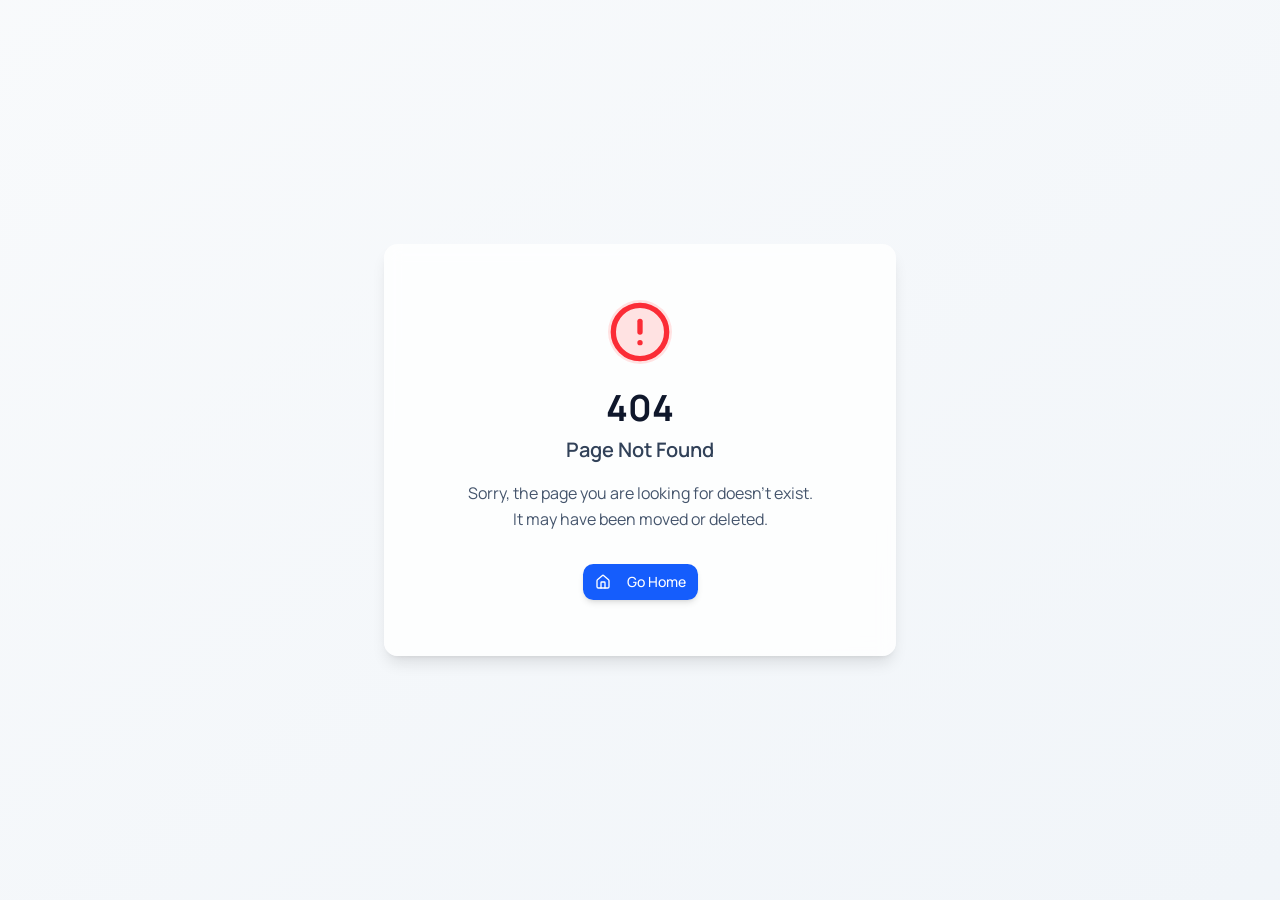
==== index.html @ 8cc16624 "Use clean GitHub Pages entry file Replace the generated root index with the self-contained public en" ====
<!doctype html>
<html lang="en">
  <head>
    <meta charset="UTF-8" />
    <meta name="viewport" content="width=device-width, initial-scale=1.0, maximum-scale=1" />
    <meta name="theme-color" content="#11100f" />
    <meta name="description" content="Northern Edge Robotics & Fabrication — independent engineering practice for performance-critical software, robotics, control systems, and prototype integration." />
    <link rel="icon" type="image/webp" href="assets/mark.webp" />
    <link rel="preconnect" href="https://fonts.googleapis.com" />
    <link rel="preconnect" href="https://fonts.gstatic.com" crossorigin />
    <link href="https://fonts.googleapis.com/css2?family=Cormorant+Garamond:ital,wght@0,400;0,500;0,600;1,400;1,500&family=DM+Mono:wght@400;500&family=Manrope:wght@400;500;600;700;800&display=swap" rel="stylesheet" />
    <title>Northern Edge Robotics & Fabrication</title>
    <script type="module" crossorigin src="assets/index-C5kl9hjh.js"></script>
    <link rel="stylesheet" crossorigin href="assets/index-BCK4ixK9.css" />
  </head>
  <body>
    <div id="root"></div>
  </body>
</html>
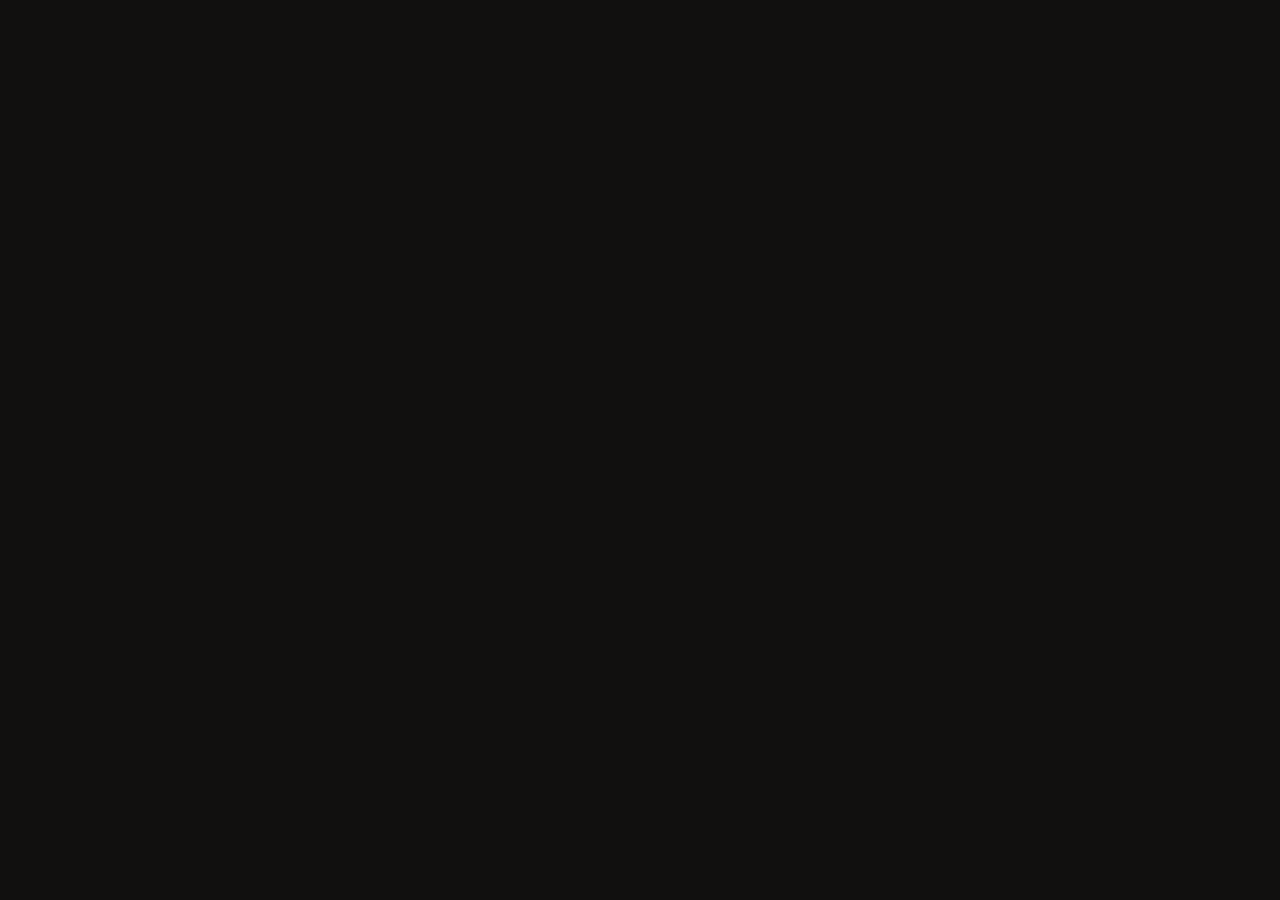
==== commit f2d60914: "Refresh Northern Edge copper logo Update the public entry file to the rebuilt local copper-and-brass" ====
--- a/index.html
+++ b/index.html
@@ -10,7 +10,7 @@
     <link rel="preconnect" href="https://fonts.gstatic.com" crossorigin />
     <link href="https://fonts.googleapis.com/css2?family=Cormorant+Garamond:ital,wght@0,400;0,500;0,600;1,400;1,500&family=DM+Mono:wght@400;500&family=Manrope:wght@400;500;600;700;800&display=swap" rel="stylesheet" />
     <title>Northern Edge Robotics & Fabrication</title>
-    <script type="module" crossorigin src="assets/index-C5kl9hjh.js"></script>
+    <script type="module" crossorigin src="assets/index-CPCc9QEK.js"></script>
     <link rel="stylesheet" crossorigin href="assets/index-BCK4ixK9.css" />
   </head>
   <body>
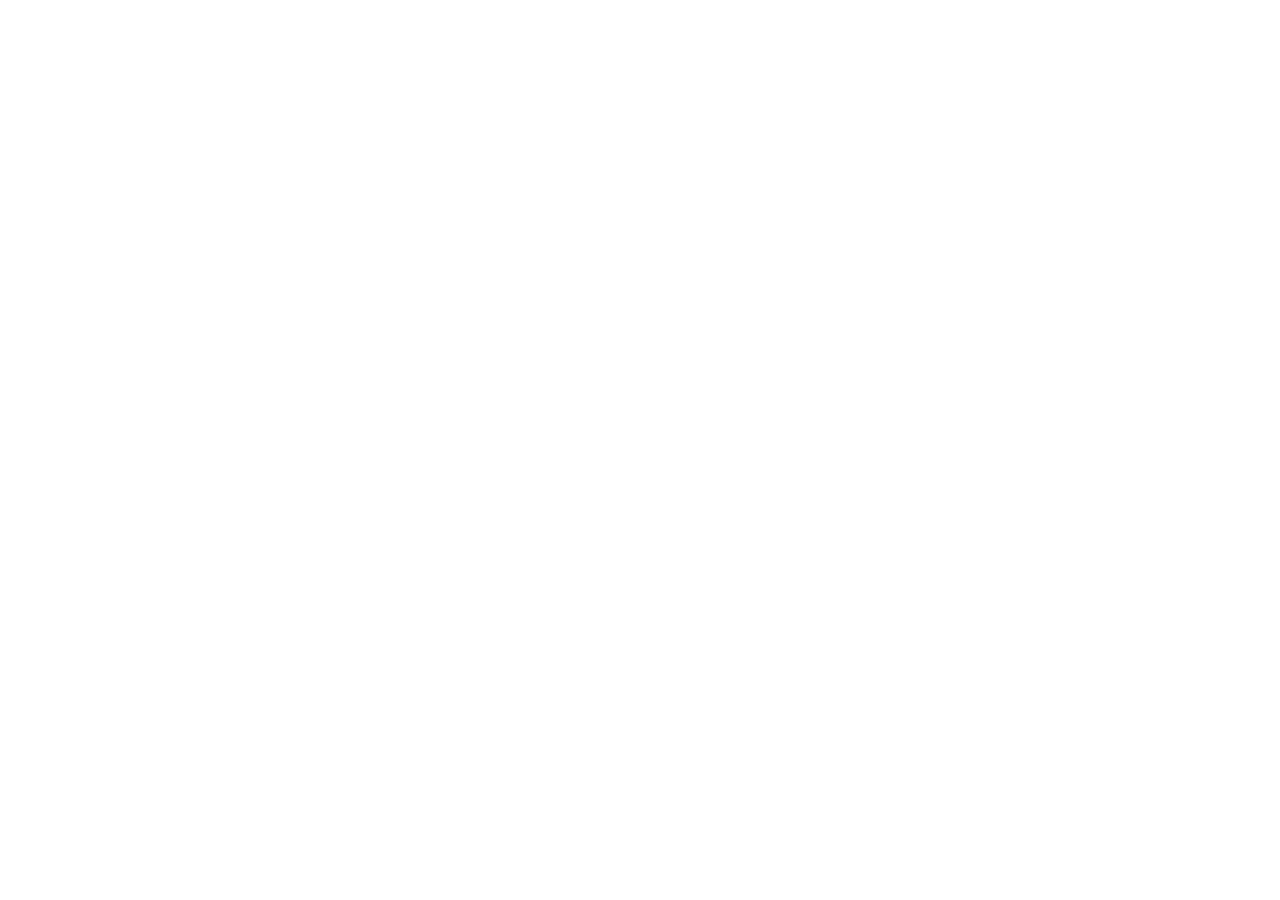
==== commit cf4621a3: "Improve Northern Edge header readability Publish the bolder warm-ivory supporting copy and deeper he" ====
--- a/index.html
+++ b/index.html
@@ -10,8 +10,8 @@
     <link rel="preconnect" href="https://fonts.gstatic.com" crossorigin />
     <link href="https://fonts.googleapis.com/css2?family=Cormorant+Garamond:ital,wght@0,400;0,500;0,600;1,400;1,500&family=DM+Mono:wght@400;500&family=Manrope:wght@400;500;600;700;800&display=swap" rel="stylesheet" />
     <title>Northern Edge Robotics & Fabrication</title>
-    <script type="module" crossorigin src="assets/index-CPCc9QEK.js"></script>
-    <link rel="stylesheet" crossorigin href="assets/index-BCK4ixK9.css" />
+    <script type="module" crossorigin src="assets/index-C6bTGj0_.js"></script>
+    <link rel="stylesheet" crossorigin href="assets/index-CGXSRflU.css" />
   </head>
   <body>
     <div id="root"></div>
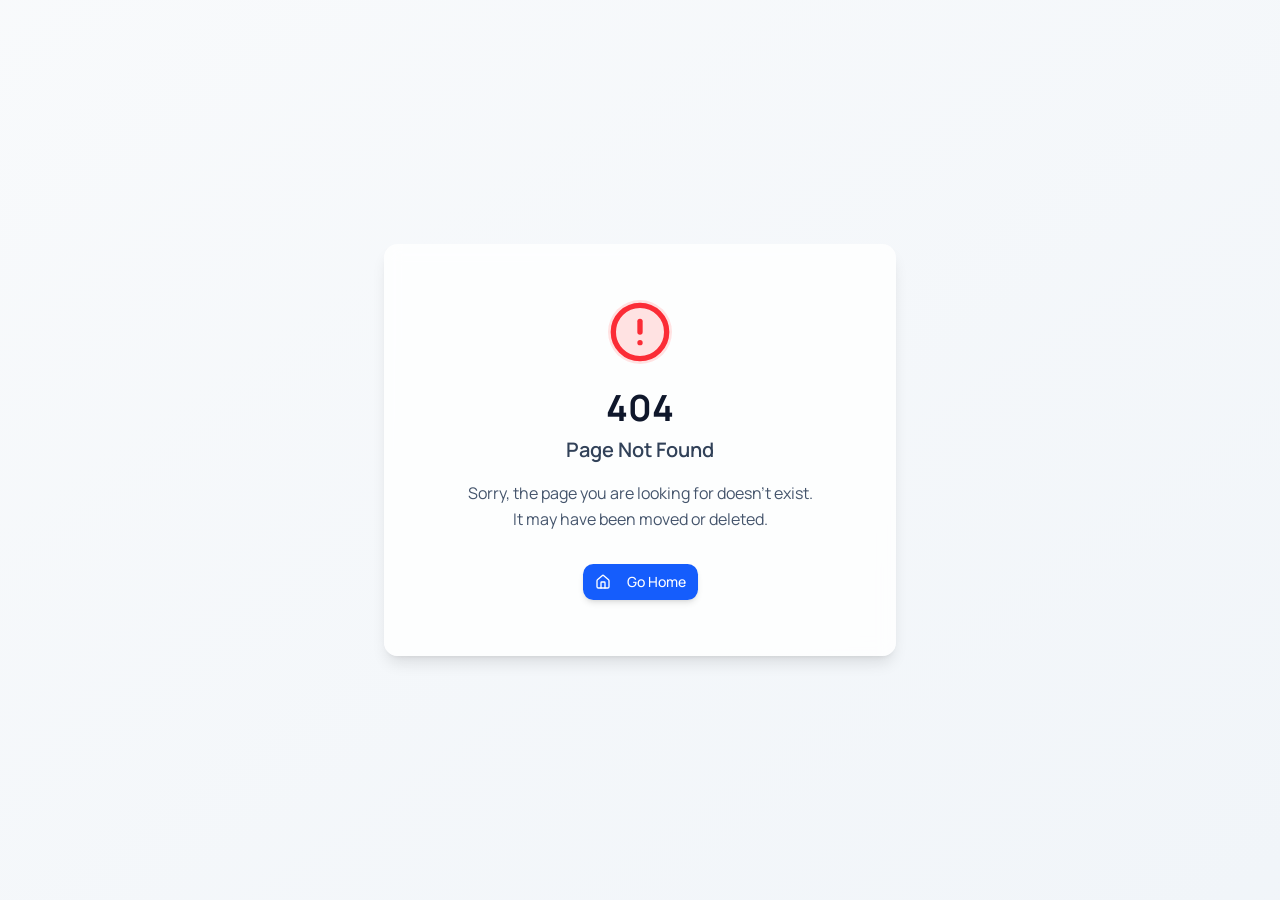
==== commit d0530c6a: "Add static HTML fallback for crawlers and tools Include rich fallback overview and repository links " ====
--- a/index.html
+++ b/index.html
@@ -1,10 +1,10 @@
-<!doctype html>
+<!DOCTYPE html>
 <html lang="en">
   <head>
     <meta charset="UTF-8" />
     <meta name="viewport" content="width=device-width, initial-scale=1.0, maximum-scale=1" />
     <meta name="theme-color" content="#11100f" />
-    <meta name="description" content="Northern Edge Robotics & Fabrication — independent engineering practice for performance-critical software, robotics, control systems, and prototype integration." />
+    <meta name="description" content="Northern Edge Robotics & Fabrication — Independent engineering practice led by Thomas Tait specializing in performance-critical C++ software, robotics control systems, and prototype integration." />
     <link rel="icon" type="image/webp" href="assets/mark.webp" />
     <link rel="preconnect" href="https://fonts.googleapis.com" />
     <link rel="preconnect" href="https://fonts.gstatic.com" crossorigin />
@@ -12,8 +12,32 @@
     <title>Northern Edge Robotics & Fabrication</title>
     <script type="module" crossorigin src="assets/index-C6bTGj0_.js"></script>
     <link rel="stylesheet" crossorigin href="assets/index-CGXSRflU.css" />
+    <style>
+      .static-fallback { padding: 80px 6vw; background: #11100f; color: #f0e8df; font-family: Manrope, sans-serif; }
+      .static-fallback h1 { font-size: 2.8rem; font-weight: 700; margin-bottom: 20px; color: #f4ece4; }
+      .static-fallback p { font-size: 1.05rem; line-height: 1.7; color: #c6b9ae; max-width: 700px; margin-bottom: 30px; }
+      .static-fallback h2 { font-size: 1.5rem; color: #d5986d; margin-top: 40px; margin-bottom: 15px; }
+      .static-fallback ul { list-style: disc; padding-left: 20px; color: #c6b9ae; line-height: 1.8; }
+      .static-fallback a { color: #d5986d; text-decoration: underline; }
+    </style>
   </head>
   <body>
-    <div id="root"></div>
+    <div id="root">
+      <div class="static-fallback">
+        <h1>Northern Edge Robotics &amp; Fabrication</h1>
+        <p><strong>Independent engineering practice led by Thomas Tait.</strong> Specializing in performance-critical C++ software, robotics control systems, and prototype integration for demanding industrial environments.</p>
+        
+        <h2>Core Capabilities</h2>
+        <ul>
+          <li><strong>Performance-Critical Software:</strong> C++ architecture optimized for sub-millisecond precision calculation loops and asynchronous broker access server polling.</li>
+          <li><strong>Robotics &amp; Control Systems:</strong> Control-layer design, telemetry thinking, and practical interfaces for mechanical systems.</li>
+          <li><strong>Prototype Integration:</strong> Clear mechanical, electrical, and software boundaries to ensure prototypes are testable and maintainable.</li>
+        </ul>
+
+        <h2>Public Repository &amp; References</h2>
+        <p>Review our open engineering direction on GitHub: <a href="https://github.com/northernedge-rf/NorthernEdge-MetaTraderRouter">NorthernEdge-MetaTraderRouter Repository</a>.</p>
+        <p>For project inquiries and technical discussions, please connect via our <a href="https://github.com/northernedge-rf">GitHub Profile</a>.</p>
+      </div>
+    </div>
   </body>
 </html>
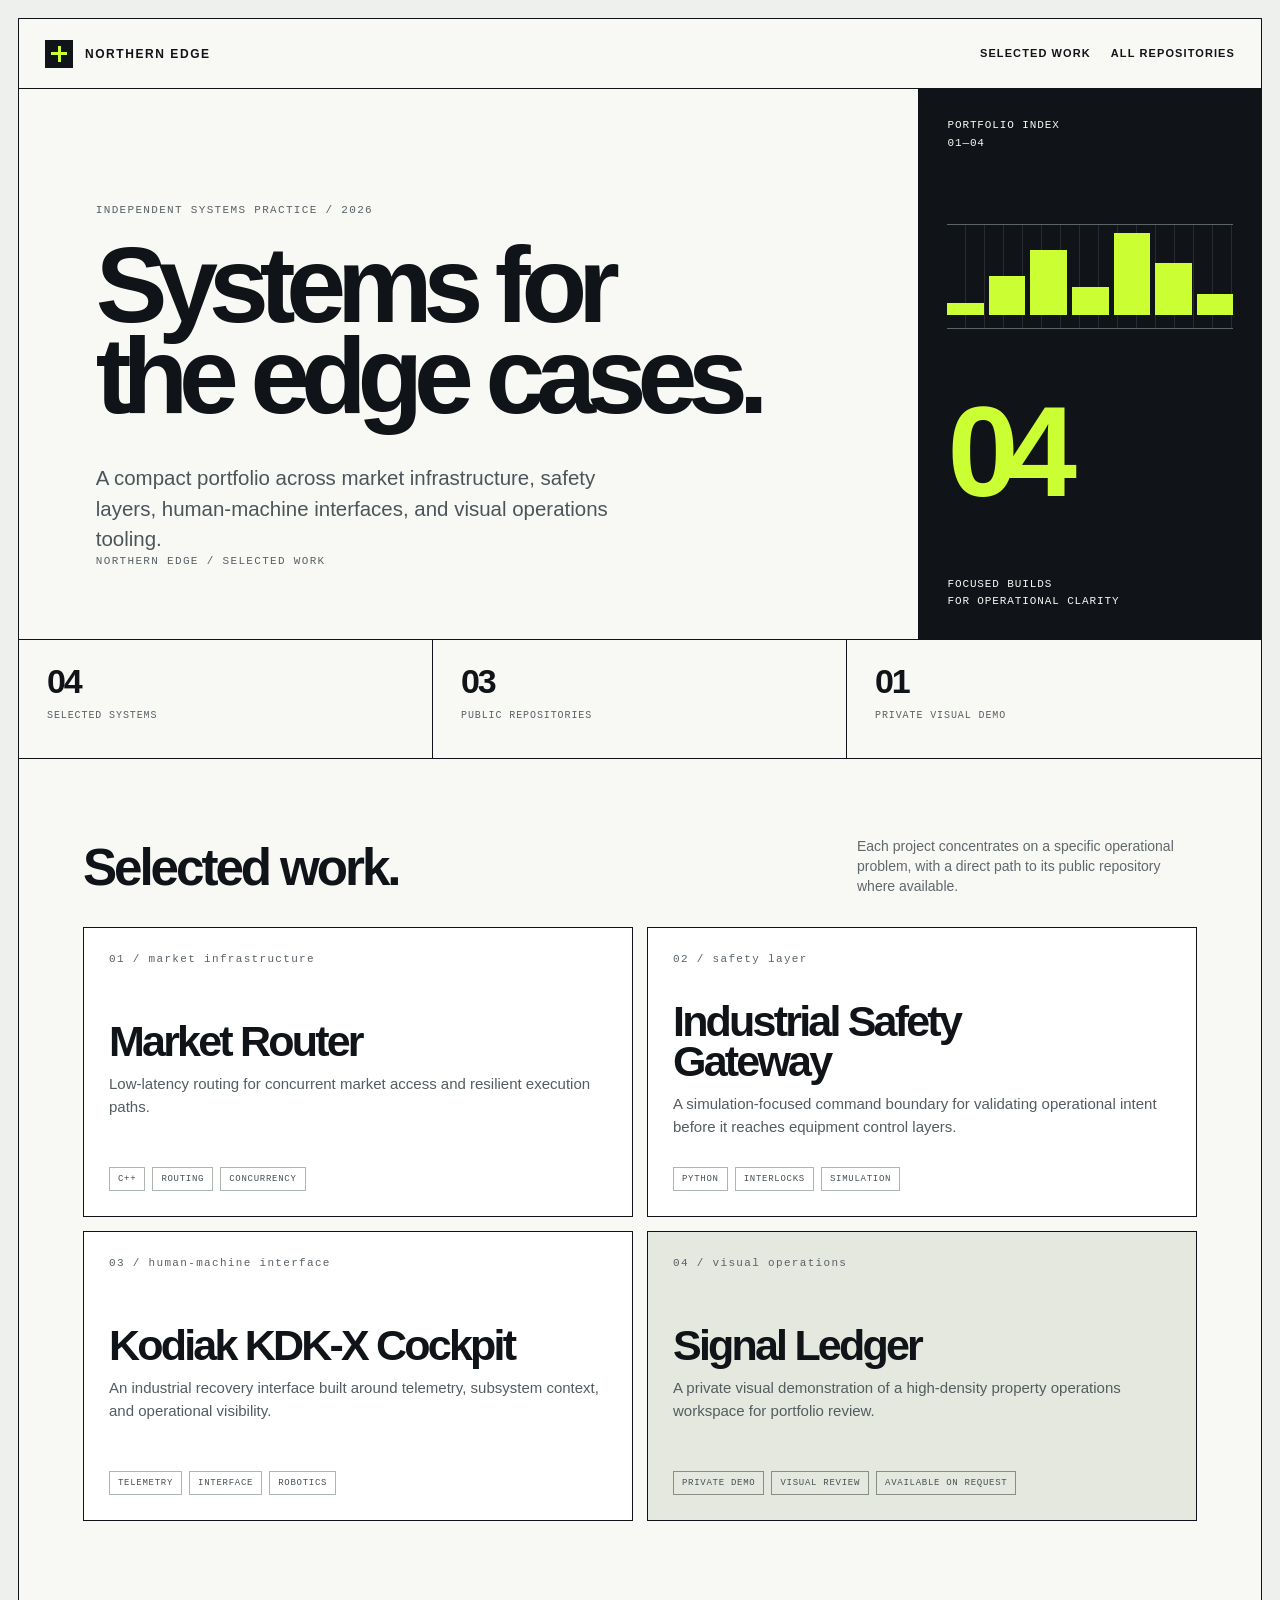
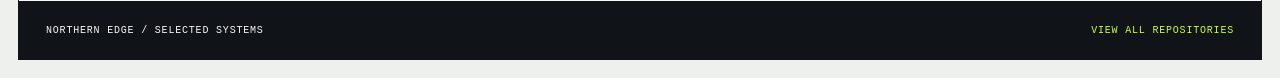
==== commit ee1331a7: "refresh unified portfolio landing page" ====
--- a/index.html
+++ b/index.html
@@ -1,42 +1,116 @@
-<!DOCTYPE html>
+<!doctype html>
 <html lang="en">
   <head>
-    <meta charset="UTF-8" />
-    <meta name="viewport" content="width=device-width, initial-scale=1.0, maximum-scale=1" />
-    <meta name="theme-color" content="#11100f" />
-    <meta name="description" content="Northern Edge Robotics & Fabrication — Independent engineering practice led by Thomas Tait specializing in performance-critical C++ software, robotics control systems, and prototype integration." />
-    <link rel="icon" type="image/webp" href="assets/mark.webp" />
-    <link rel="preconnect" href="https://fonts.googleapis.com" />
-    <link rel="preconnect" href="https://fonts.gstatic.com" crossorigin />
-    <link href="https://fonts.googleapis.com/css2?family=Cormorant+Garamond:ital,wght@0,400;0,500;0,600;1,400;1,500&family=DM+Mono:wght@400;500&family=Manrope:wght@400;500;600;700;800&display=swap" rel="stylesheet" />
-    <title>Northern Edge Robotics & Fabrication</title>
-    <script type="module" crossorigin src="assets/index-C6bTGj0_.js"></script>
-    <link rel="stylesheet" crossorigin href="assets/index-CGXSRflU.css" />
+    <title>Northern Edge — Selected Work</title>
     <style>
-      .static-fallback { padding: 80px 6vw; background: #11100f; color: #f0e8df; font-family: Manrope, sans-serif; }
-      .static-fallback h1 { font-size: 2.8rem; font-weight: 700; margin-bottom: 20px; color: #f4ece4; }
-      .static-fallback p { font-size: 1.05rem; line-height: 1.7; color: #c6b9ae; max-width: 700px; margin-bottom: 30px; }
-      .static-fallback h2 { font-size: 1.5rem; color: #d5986d; margin-top: 40px; margin-bottom: 15px; }
-      .static-fallback ul { list-style: disc; padding-left: 20px; color: #c6b9ae; line-height: 1.8; }
-      .static-fallback a { color: #d5986d; text-decoration: underline; }
+      :root { --ink:#101317; --fog:#eef0ed; --paper:#f8f8f5; --line:#cbd0c8; --acid:#cbff34; --steel:#7b858a; --card:#ffffff; }
+      * { box-sizing:border-box; }
+      html { scroll-behavior:smooth; }
+      body { margin:0; background:var(--fog); color:var(--ink); font-family:Arial, Helvetica, sans-serif; }
+      a { color:inherit; }
+      .shell { max-width:1440px; margin:0 auto; padding:18px; }
+      .frame { min-height:calc(100vh - 36px); border:1px solid var(--ink); background:var(--paper); display:flex; flex-direction:column; overflow:hidden; }
+      header { min-height:70px; display:flex; align-items:center; justify-content:space-between; gap:24px; padding:0 26px; border-bottom:1px solid var(--ink); }
+      .brand { display:flex; align-items:center; gap:12px; text-decoration:none; font-size:12px; font-weight:800; letter-spacing:.13em; text-transform:uppercase; }
+      .mark { width:28px; height:28px; background:var(--ink); position:relative; display:grid; place-items:center; }
+      .mark::before, .mark::after { content:""; position:absolute; background:var(--acid); }
+      .mark::before { width:16px; height:3px; }
+      .mark::after { width:3px; height:16px; }
+      nav { display:flex; gap:20px; font-size:11px; font-weight:700; letter-spacing:.1em; text-transform:uppercase; }
+      nav a { text-decoration:none; padding:8px 0; border-bottom:1px solid transparent; }
+      nav a:hover, nav a:focus-visible { border-color:var(--ink); outline:none; }
+      main { flex:1; }
+      .hero { display:grid; grid-template-columns:minmax(0,1.45fr) minmax(280px,.55fr); min-height:550px; }
+      .hero-copy { padding:clamp(48px,9vw,138px) clamp(28px,6vw,94px) 48px; border-right:1px solid var(--ink); display:flex; flex-direction:column; justify-content:space-between; }
+      .eyebrow { margin:0 0 24px; color:#586166; font-family:"Courier New", monospace; font-size:11px; letter-spacing:.12em; text-transform:uppercase; }
+      h1 { max-width:850px; margin:0; font-size:clamp(46px,8.4vw,124px); line-height:.84; letter-spacing:-.085em; font-weight:800; }
+      .intro { max-width:540px; margin:42px 0 0; color:#4c555a; font-size:clamp(16px,1.6vw,21px); line-height:1.5; }
+      .hero-index { padding:28px; background:var(--ink); color:var(--paper); display:flex; flex-direction:column; justify-content:space-between; }
+      .hero-index p { margin:0; font-family:"Courier New", monospace; font-size:11px; letter-spacing:.08em; line-height:1.6; text-transform:uppercase; }
+      .ordinal { font-size:clamp(82px,10vw,160px); letter-spacing:-.1em; line-height:.8; color:var(--acid); font-weight:800; }
+      .signal { width:100%; height:105px; border-top:1px solid #5b6466; border-bottom:1px solid #5b6466; background:repeating-linear-gradient(90deg,transparent 0 18px,rgba(255,255,255,.1) 18px 19px); display:flex; align-items:flex-end; gap:5px; padding:0 0 13px; }
+      .signal i { display:block; flex:1; background:var(--acid); min-height:12px; }
+      .signal i:nth-child(2) { height:44%; } .signal i:nth-child(3) { height:73%; } .signal i:nth-child(4) { height:31%; } .signal i:nth-child(5) { height:91%; } .signal i:nth-child(6) { height:58%; } .signal i:nth-child(7) { height:24%; }
+      .summary { display:grid; grid-template-columns:repeat(3,1fr); border-top:1px solid var(--ink); border-bottom:1px solid var(--ink); }
+      .summary div { padding:24px 28px; min-height:118px; border-right:1px solid var(--ink); }
+      .summary div:last-child { border-right:0; }
+      .summary strong { display:block; font-size:34px; letter-spacing:-.06em; line-height:1; }
+      .summary span { display:block; margin-top:12px; color:#596166; font-family:"Courier New", monospace; font-size:10px; letter-spacing:.09em; text-transform:uppercase; }
+      .work { padding:clamp(44px,6vw,84px) clamp(28px,5vw,74px) 80px; }
+      .section-top { display:flex; align-items:end; justify-content:space-between; gap:24px; margin-bottom:30px; }
+      h2 { margin:0; font-size:clamp(30px,4vw,52px); letter-spacing:-.06em; }
+      .section-top p { max-width:340px; margin:0; color:#60686c; font-size:14px; line-height:1.45; }
+      .grid { display:grid; grid-template-columns:repeat(2,minmax(0,1fr)); gap:14px; }
+      .project { min-height:290px; padding:25px; background:var(--card); border:1px solid var(--ink); display:flex; flex-direction:column; justify-content:space-between; text-decoration:none; transition:transform 180ms ease, background 180ms ease; }
+      a.project:hover, a.project:focus-visible { transform:translate(-4px,-4px); box-shadow:5px 5px 0 var(--ink); outline:none; }
+      .project.private { background:#e4e8df; cursor:default; }
+      .number { color:#596166; font-family:"Courier New", monospace; font-size:11px; letter-spacing:.12em; }
+      .project h3 { max-width:450px; margin:34px 0 12px; font-size:clamp(27px,3.4vw,43px); line-height:.93; letter-spacing:-.065em; }
+      .project p { max-width:520px; margin:0; color:#535c60; font-size:15px; line-height:1.5; }
+      .tags { display:flex; flex-wrap:wrap; gap:7px; margin-top:26px; }
+      .tags span { padding:6px 8px; border:1px solid #aeb6b0; color:#465056; font-family:"Courier New", monospace; font-size:9px; letter-spacing:.08em; text-transform:uppercase; }
+      .project.private .tags span { border-color:#87907e; }
+      footer { display:flex; justify-content:space-between; gap:24px; padding:23px 27px; border-top:1px solid var(--ink); background:var(--ink); color:var(--paper); font-family:"Courier New", monospace; font-size:10px; letter-spacing:.08em; text-transform:uppercase; }
+      footer a { color:var(--acid); text-decoration:none; }
+      @media (max-width:760px) { .shell { padding:0; } .frame { min-height:100vh; border:0; } header { padding:0 18px; min-height:62px; } nav { display:none; } .hero { grid-template-columns:1fr; } .hero-copy { min-height:490px; border-right:0; } .hero-index { min-height:260px; } .summary { grid-template-columns:1fr; } .summary div { min-height:90px; border-right:0; border-bottom:1px solid var(--ink); } .summary div:last-child { border-bottom:0; } .section-top { align-items:start; flex-direction:column; } .grid { grid-template-columns:1fr; } footer { flex-direction:column; } }
     </style>
   </head>
   <body>
-    <div id="root">
-      <div class="static-fallback">
-        <h1>Northern Edge Robotics &amp; Fabrication</h1>
-        <p><strong>Independent engineering practice led by Thomas Tait.</strong> Specializing in performance-critical C++ software, robotics control systems, and prototype integration for demanding industrial environments.</p>
-        
-        <h2>Core Capabilities</h2>
-        <ul>
-          <li><strong>Performance-Critical Software:</strong> C++ architecture optimized for sub-millisecond precision calculation loops and asynchronous broker access server polling.</li>
-          <li><strong>Robotics &amp; Control Systems:</strong> Control-layer design, telemetry thinking, and practical interfaces for mechanical systems.</li>
-          <li><strong>Prototype Integration:</strong> Clear mechanical, electrical, and software boundaries to ensure prototypes are testable and maintainable.</li>
-        </ul>
-
-        <h2>Public Repository &amp; References</h2>
-        <p>Review our open engineering direction on GitHub: <a href="https://github.com/northernedge-rf/NorthernEdge-MetaTraderRouter">NorthernEdge-MetaTraderRouter Repository</a>.</p>
-        <p>For project inquiries and technical discussions, please connect via our <a href="https://github.com/northernedge-rf">GitHub Profile</a>.</p>
+    <div class="shell">
+      <div class="frame">
+        <header>
+          <a class="brand" href="#top"><span class="mark" aria-hidden="true"></span>Northern Edge</a>
+          <nav aria-label="Page sections"><a href="#work">Selected work</a><a href="https://github.com/northernedge-rf">All repositories</a></nav>
+        </header>
+        <main id="top">
+          <section class="hero">
+            <div class="hero-copy">
+              <div>
+                <p class="eyebrow">Independent systems practice / 2026</p>
+                <h1>Systems for<br>the edge cases.</h1>
+                <p class="intro">A compact portfolio across market infrastructure, safety layers, human-machine interfaces, and visual operations tooling.</p>
+              </div>
+              <p class="eyebrow">Northern Edge / selected work</p>
+            </div>
+            <aside class="hero-index" aria-label="Portfolio index">
+              <p>Portfolio index<br>01—04</p>
+              <div class="signal" aria-hidden="true"><i></i><i></i><i></i><i></i><i></i><i></i><i></i></div>
+              <div class="ordinal">04</div>
+              <p>Focused builds<br>for operational clarity</p>
+            </aside>
+          </section>
+          <section class="summary" aria-label="Portfolio summary">
+            <div><strong>04</strong><span>Selected systems</span></div>
+            <div><strong>03</strong><span>Public repositories</span></div>
+            <div><strong>01</strong><span>Private visual demo</span></div>
+          </section>
+          <section class="work" id="work">
+            <div class="section-top"><h2>Selected work.</h2><p>Each project concentrates on a specific operational problem, with a direct path to its public repository where available.</p></div>
+            <div class="grid">
+              <a class="project" href="https://github.com/northernedge-rf/NorthernEdge-MetaTraderRouter">
+                <span class="number">01 / market infrastructure</span>
+                <div><h3>Market Router</h3><p>Low-latency routing for concurrent market access and resilient execution paths.</p></div>
+                <div class="tags"><span>C++</span><span>Routing</span><span>Concurrency</span></div>
+              </a>
+              <a class="project" href="https://github.com/northernedge-rf/Industrial-Safety-Gateway-POC">
+                <span class="number">02 / safety layer</span>
+                <div><h3>Industrial Safety Gateway</h3><p>A simulation-focused command boundary for validating operational intent before it reaches equipment control layers.</p></div>
+                <div class="tags"><span>Python</span><span>Interlocks</span><span>Simulation</span></div>
+              </a>
+              <a class="project" href="https://github.com/northernedge-rf/Kodiak-KDKX-Recovery-Cockpit">
+                <span class="number">03 / human-machine interface</span>
+                <div><h3>Kodiak KDK-X Cockpit</h3><p>An industrial recovery interface built around telemetry, subsystem context, and operational visibility.</p></div>
+                <div class="tags"><span>Telemetry</span><span>Interface</span><span>Robotics</span></div>
+              </a>
+              <article class="project private">
+                <span class="number">04 / visual operations</span>
+                <div><h3>Signal Ledger</h3><p>A private visual demonstration of a high-density property operations workspace for portfolio review.</p></div>
+                <div class="tags"><span>Private demo</span><span>Visual review</span><span>Available on request</span></div>
+              </article>
+            </div>
+          </section>
+        </main>
+        <footer><span>Northern Edge / selected systems</span><a href="https://github.com/northernedge-rf">View all repositories</a></footer>
       </div>
     </div>
   </body>
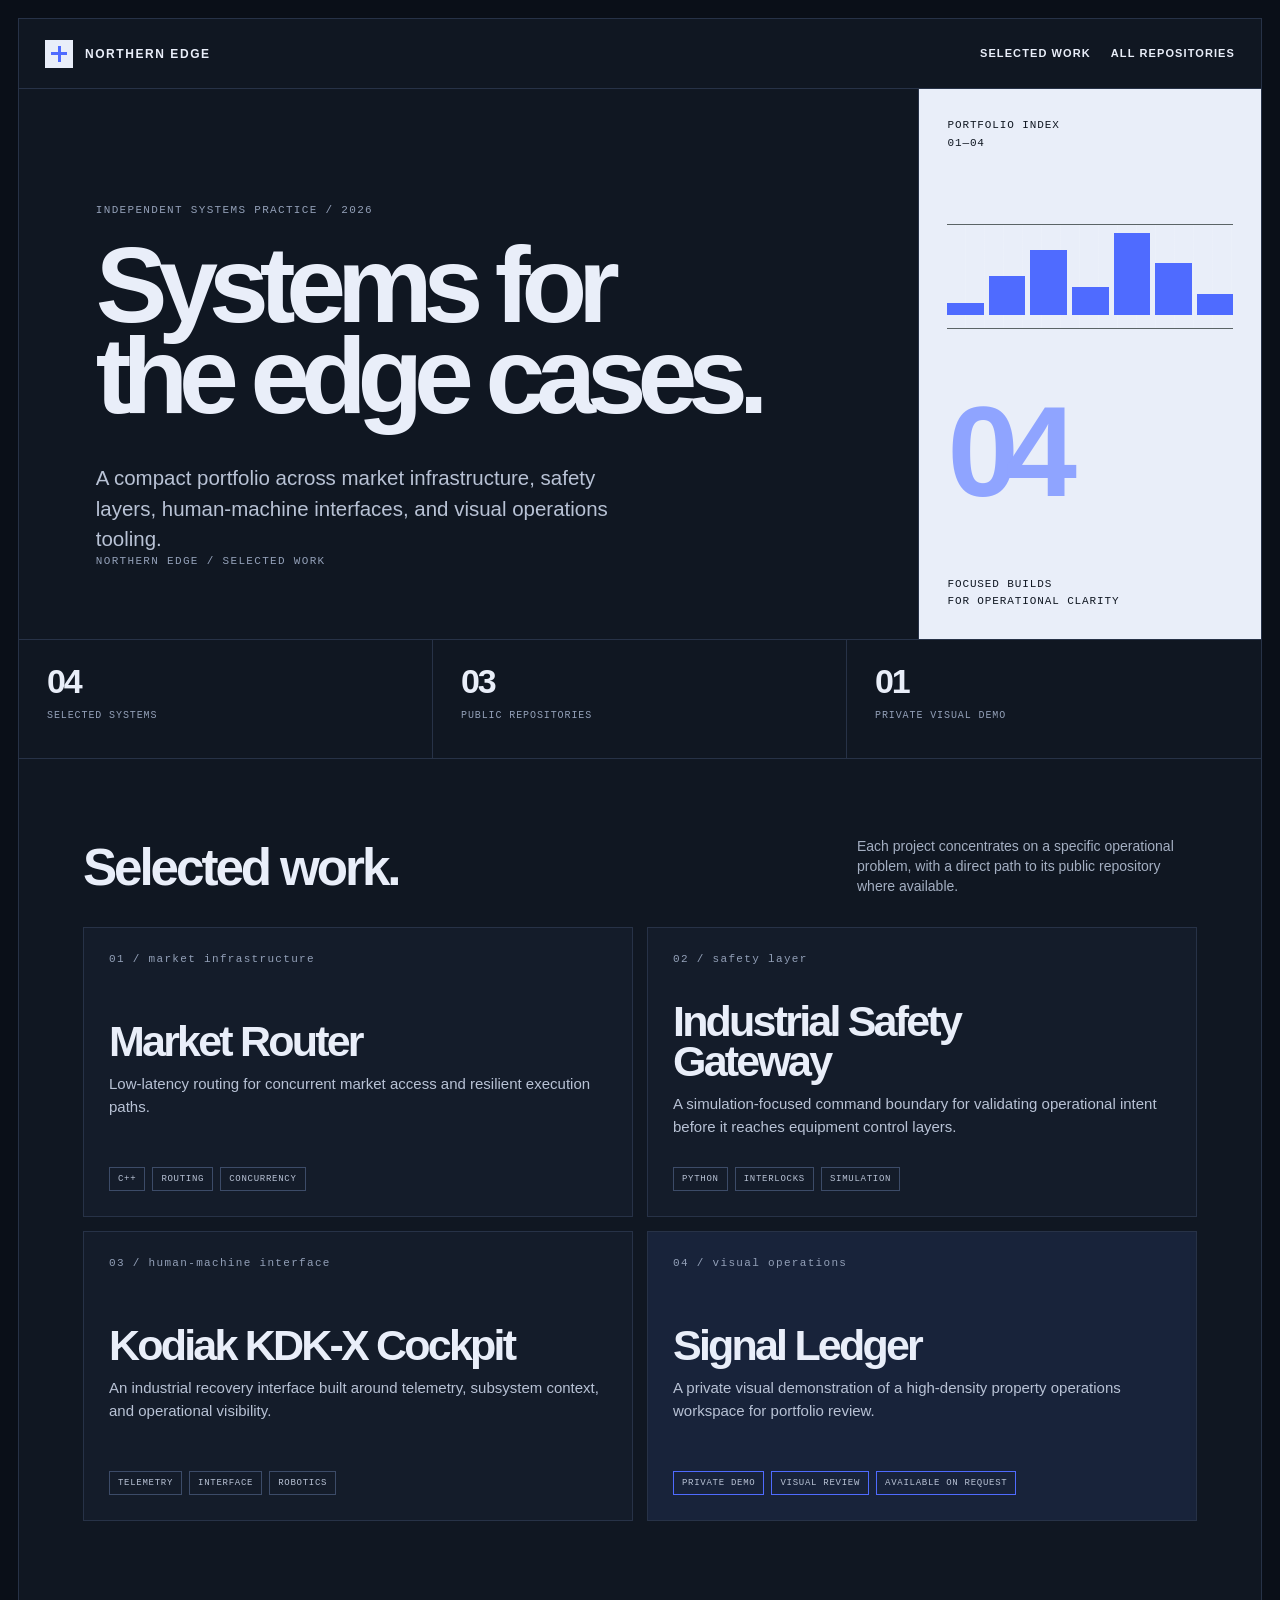
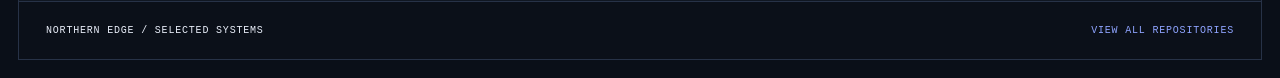
==== commit c4039e17: "Add files via upload apply signal ledger portfolio palette" ====
--- a/index.html
+++ b/index.html
@@ -3,14 +3,14 @@
   <head>
     <title>Northern Edge — Selected Work</title>
     <style>
-      :root { --ink:#101317; --fog:#eef0ed; --paper:#f8f8f5; --line:#cbd0c8; --acid:#cbff34; --steel:#7b858a; --card:#ffffff; }
+      :root { --ink:#e9eef9; --fog:#0a0f18; --paper:#101722; --line:#273247; --acid:#4f6bff; --steel:#93a0b8; --card:#141c2a; }
       * { box-sizing:border-box; }
       html { scroll-behavior:smooth; }
       body { margin:0; background:var(--fog); color:var(--ink); font-family:Arial, Helvetica, sans-serif; }
       a { color:inherit; }
       .shell { max-width:1440px; margin:0 auto; padding:18px; }
-      .frame { min-height:calc(100vh - 36px); border:1px solid var(--ink); background:var(--paper); display:flex; flex-direction:column; overflow:hidden; }
-      header { min-height:70px; display:flex; align-items:center; justify-content:space-between; gap:24px; padding:0 26px; border-bottom:1px solid var(--ink); }
+      .frame { min-height:calc(100vh - 36px); border:1px solid var(--line); background:var(--paper); display:flex; flex-direction:column; overflow:hidden; }
+      header { min-height:70px; display:flex; align-items:center; justify-content:space-between; gap:24px; padding:0 26px; border-bottom:1px solid var(--line); }
       .brand { display:flex; align-items:center; gap:12px; text-decoration:none; font-size:12px; font-weight:800; letter-spacing:.13em; text-transform:uppercase; }
       .mark { width:28px; height:28px; background:var(--ink); position:relative; display:grid; place-items:center; }
       .mark::before, .mark::after { content:""; position:absolute; background:var(--acid); }
@@ -21,38 +21,38 @@
       nav a:hover, nav a:focus-visible { border-color:var(--ink); outline:none; }
       main { flex:1; }
       .hero { display:grid; grid-template-columns:minmax(0,1.45fr) minmax(280px,.55fr); min-height:550px; }
-      .hero-copy { padding:clamp(48px,9vw,138px) clamp(28px,6vw,94px) 48px; border-right:1px solid var(--ink); display:flex; flex-direction:column; justify-content:space-between; }
-      .eyebrow { margin:0 0 24px; color:#586166; font-family:"Courier New", monospace; font-size:11px; letter-spacing:.12em; text-transform:uppercase; }
+      .hero-copy { padding:clamp(48px,9vw,138px) clamp(28px,6vw,94px) 48px; border-right:1px solid var(--line); display:flex; flex-direction:column; justify-content:space-between; }
+      .eyebrow { margin:0 0 24px; color:#93a0b8; font-family:"Courier New", monospace; font-size:11px; letter-spacing:.12em; text-transform:uppercase; }
       h1 { max-width:850px; margin:0; font-size:clamp(46px,8.4vw,124px); line-height:.84; letter-spacing:-.085em; font-weight:800; }
-      .intro { max-width:540px; margin:42px 0 0; color:#4c555a; font-size:clamp(16px,1.6vw,21px); line-height:1.5; }
+      .intro { max-width:540px; margin:42px 0 0; color:#b8c2d5; font-size:clamp(16px,1.6vw,21px); line-height:1.5; }
       .hero-index { padding:28px; background:var(--ink); color:var(--paper); display:flex; flex-direction:column; justify-content:space-between; }
       .hero-index p { margin:0; font-family:"Courier New", monospace; font-size:11px; letter-spacing:.08em; line-height:1.6; text-transform:uppercase; }
-      .ordinal { font-size:clamp(82px,10vw,160px); letter-spacing:-.1em; line-height:.8; color:var(--acid); font-weight:800; }
+      .ordinal { font-size:clamp(82px,10vw,160px); letter-spacing:-.1em; line-height:.8; color:#8fa4ff; font-weight:800; }
       .signal { width:100%; height:105px; border-top:1px solid #5b6466; border-bottom:1px solid #5b6466; background:repeating-linear-gradient(90deg,transparent 0 18px,rgba(255,255,255,.1) 18px 19px); display:flex; align-items:flex-end; gap:5px; padding:0 0 13px; }
       .signal i { display:block; flex:1; background:var(--acid); min-height:12px; }
       .signal i:nth-child(2) { height:44%; } .signal i:nth-child(3) { height:73%; } .signal i:nth-child(4) { height:31%; } .signal i:nth-child(5) { height:91%; } .signal i:nth-child(6) { height:58%; } .signal i:nth-child(7) { height:24%; }
-      .summary { display:grid; grid-template-columns:repeat(3,1fr); border-top:1px solid var(--ink); border-bottom:1px solid var(--ink); }
-      .summary div { padding:24px 28px; min-height:118px; border-right:1px solid var(--ink); }
+      .summary { display:grid; grid-template-columns:repeat(3,1fr); border-top:1px solid var(--line); border-bottom:1px solid var(--line); }
+      .summary div { padding:24px 28px; min-height:118px; border-right:1px solid var(--line); }
       .summary div:last-child { border-right:0; }
       .summary strong { display:block; font-size:34px; letter-spacing:-.06em; line-height:1; }
-      .summary span { display:block; margin-top:12px; color:#596166; font-family:"Courier New", monospace; font-size:10px; letter-spacing:.09em; text-transform:uppercase; }
+      .summary span { display:block; margin-top:12px; color:#93a0b8; font-family:"Courier New", monospace; font-size:10px; letter-spacing:.09em; text-transform:uppercase; }
       .work { padding:clamp(44px,6vw,84px) clamp(28px,5vw,74px) 80px; }
       .section-top { display:flex; align-items:end; justify-content:space-between; gap:24px; margin-bottom:30px; }
       h2 { margin:0; font-size:clamp(30px,4vw,52px); letter-spacing:-.06em; }
-      .section-top p { max-width:340px; margin:0; color:#60686c; font-size:14px; line-height:1.45; }
+      .section-top p { max-width:340px; margin:0; color:#a4afc2; font-size:14px; line-height:1.45; }
       .grid { display:grid; grid-template-columns:repeat(2,minmax(0,1fr)); gap:14px; }
-      .project { min-height:290px; padding:25px; background:var(--card); border:1px solid var(--ink); display:flex; flex-direction:column; justify-content:space-between; text-decoration:none; transition:transform 180ms ease, background 180ms ease; }
-      a.project:hover, a.project:focus-visible { transform:translate(-4px,-4px); box-shadow:5px 5px 0 var(--ink); outline:none; }
-      .project.private { background:#e4e8df; cursor:default; }
-      .number { color:#596166; font-family:"Courier New", monospace; font-size:11px; letter-spacing:.12em; }
+      .project { min-height:290px; padding:25px; background:var(--card); border:1px solid var(--line); display:flex; flex-direction:column; justify-content:space-between; text-decoration:none; transition:transform 180ms ease, background 180ms ease; }
+      a.project:hover, a.project:focus-visible { transform:translate(-4px,-4px); box-shadow:5px 5px 0 var(--acid); outline:none; }
+      .project.private { background:#18233a; cursor:default; }
+      .number { color:#93a0b8; font-family:"Courier New", monospace; font-size:11px; letter-spacing:.12em; }
       .project h3 { max-width:450px; margin:34px 0 12px; font-size:clamp(27px,3.4vw,43px); line-height:.93; letter-spacing:-.065em; }
-      .project p { max-width:520px; margin:0; color:#535c60; font-size:15px; line-height:1.5; }
+      .project p { max-width:520px; margin:0; color:#b8c2d5; font-size:15px; line-height:1.5; }
       .tags { display:flex; flex-wrap:wrap; gap:7px; margin-top:26px; }
-      .tags span { padding:6px 8px; border:1px solid #aeb6b0; color:#465056; font-family:"Courier New", monospace; font-size:9px; letter-spacing:.08em; text-transform:uppercase; }
-      .project.private .tags span { border-color:#87907e; }
-      footer { display:flex; justify-content:space-between; gap:24px; padding:23px 27px; border-top:1px solid var(--ink); background:var(--ink); color:var(--paper); font-family:"Courier New", monospace; font-size:10px; letter-spacing:.08em; text-transform:uppercase; }
-      footer a { color:var(--acid); text-decoration:none; }
-      @media (max-width:760px) { .shell { padding:0; } .frame { min-height:100vh; border:0; } header { padding:0 18px; min-height:62px; } nav { display:none; } .hero { grid-template-columns:1fr; } .hero-copy { min-height:490px; border-right:0; } .hero-index { min-height:260px; } .summary { grid-template-columns:1fr; } .summary div { min-height:90px; border-right:0; border-bottom:1px solid var(--ink); } .summary div:last-child { border-bottom:0; } .section-top { align-items:start; flex-direction:column; } .grid { grid-template-columns:1fr; } footer { flex-direction:column; } }
+      .tags span { padding:6px 8px; border:1px solid #3c4b68; color:#b8c2d5; font-family:"Courier New", monospace; font-size:9px; letter-spacing:.08em; text-transform:uppercase; }
+      .project.private .tags span { border-color:#4f6bff; }
+      footer { display:flex; justify-content:space-between; gap:24px; padding:23px 27px; border-top:1px solid var(--line); background:#0b1019; color:var(--ink); font-family:"Courier New", monospace; font-size:10px; letter-spacing:.08em; text-transform:uppercase; }
+      footer a { color:#8fa4ff; text-decoration:none; }
+      @media (max-width:760px) { .shell { padding:0; } .frame { min-height:100vh; border:0; } header { padding:0 18px; min-height:62px; } nav { display:none; } .hero { grid-template-columns:1fr; } .hero-copy { min-height:490px; border-right:0; } .hero-index { min-height:260px; } .summary { grid-template-columns:1fr; } .summary div { min-height:90px; border-right:0; border-bottom:1px solid var(--line); } .summary div:last-child { border-bottom:0; } .section-top { align-items:start; flex-direction:column; } .grid { grid-template-columns:1fr; } footer { flex-direction:column; } }
     </style>
   </head>
   <body>
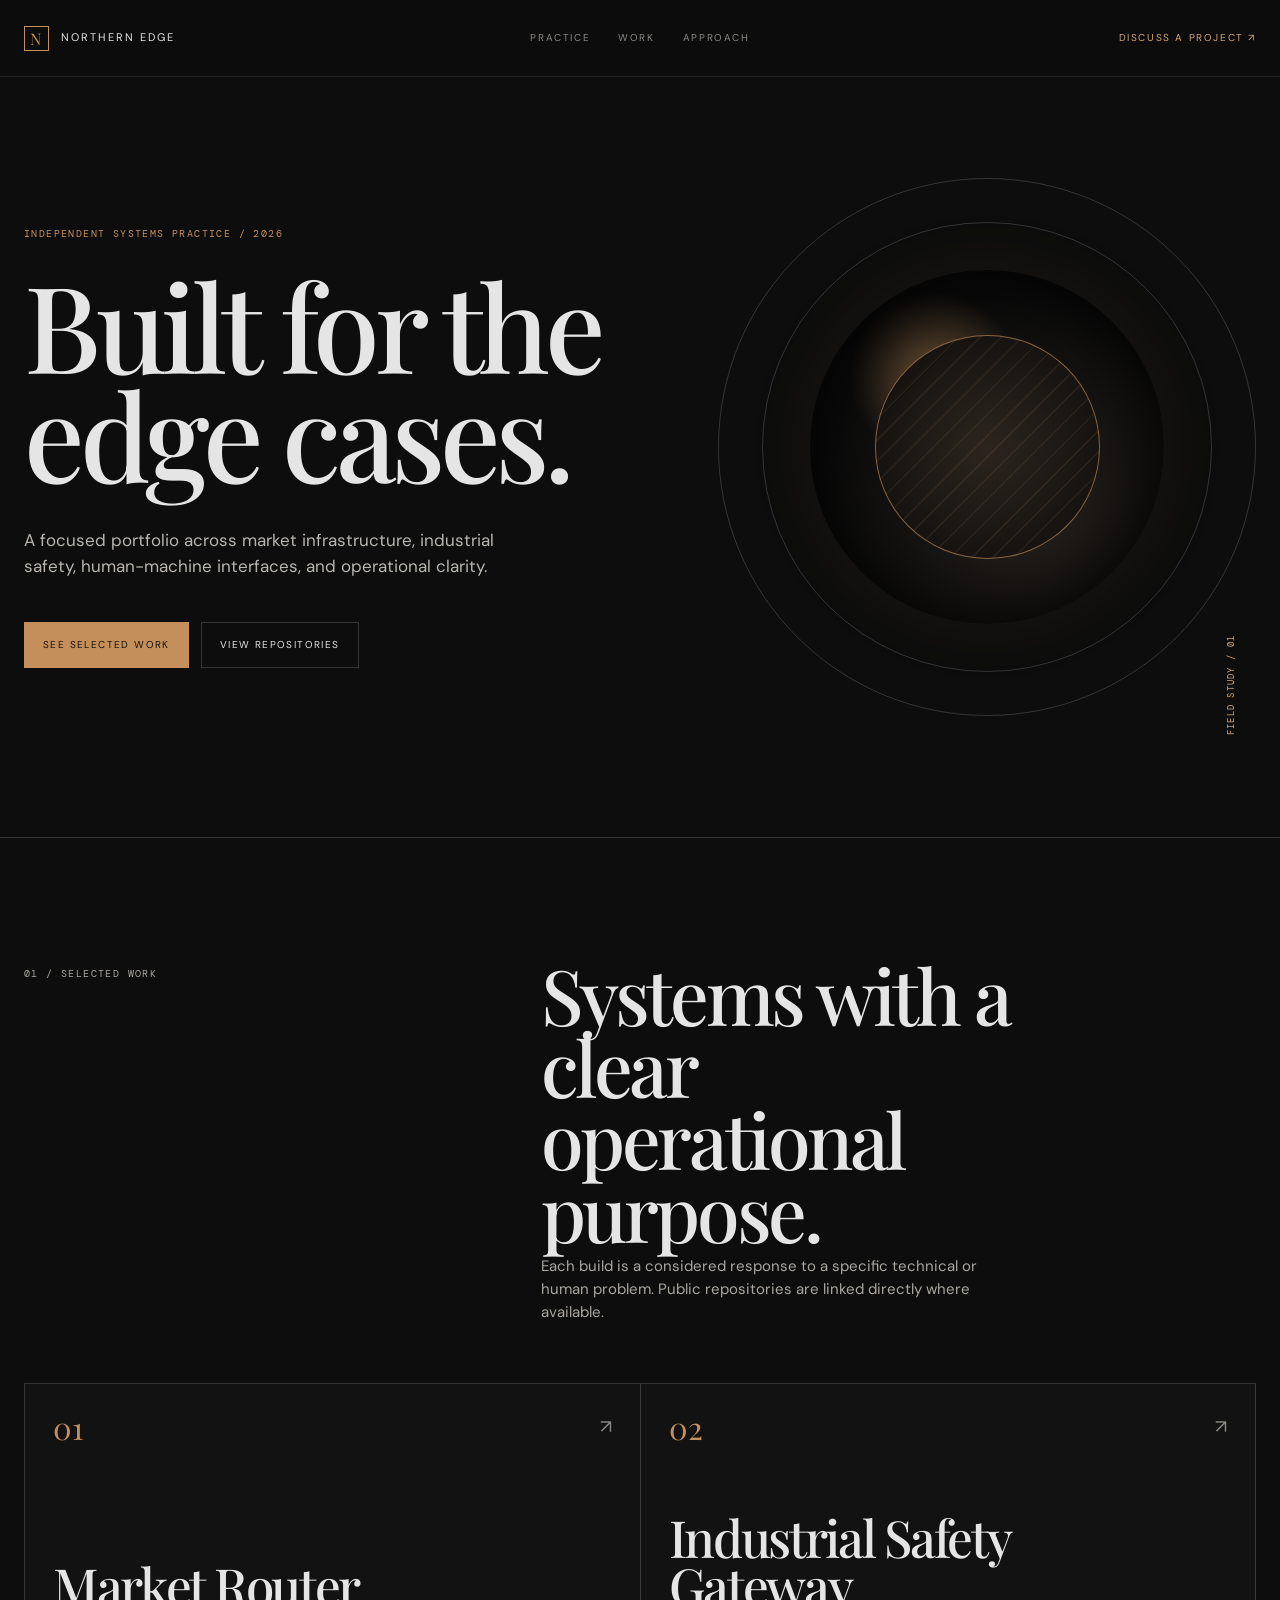
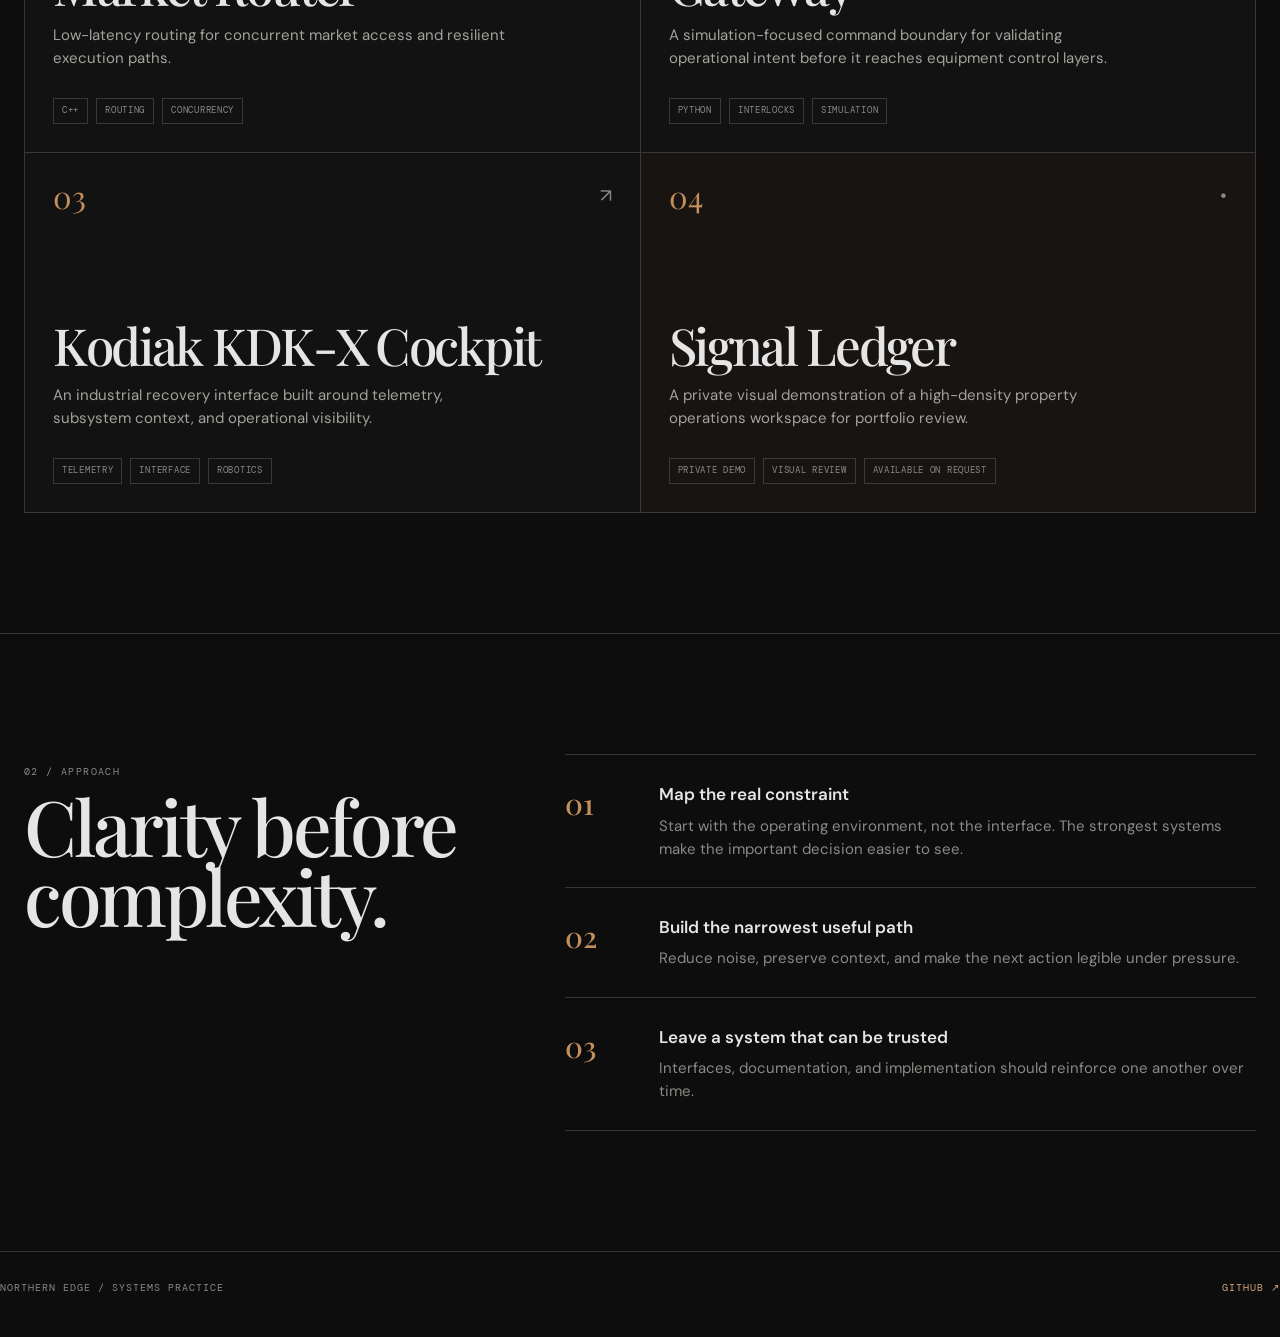
==== commit 98d109ae: "Add files via upload Final clean static portfolio package" ====
--- a/index.html
+++ b/index.html
@@ -1,117 +1,92 @@
 <!doctype html>
 <html lang="en">
-  <head>
-    <title>Northern Edge — Selected Work</title>
-    <style>
-      :root { --ink:#e9eef9; --fog:#0a0f18; --paper:#101722; --line:#273247; --acid:#4f6bff; --steel:#93a0b8; --card:#141c2a; }
-      * { box-sizing:border-box; }
-      html { scroll-behavior:smooth; }
-      body { margin:0; background:var(--fog); color:var(--ink); font-family:Arial, Helvetica, sans-serif; }
-      a { color:inherit; }
-      .shell { max-width:1440px; margin:0 auto; padding:18px; }
-      .frame { min-height:calc(100vh - 36px); border:1px solid var(--line); background:var(--paper); display:flex; flex-direction:column; overflow:hidden; }
-      header { min-height:70px; display:flex; align-items:center; justify-content:space-between; gap:24px; padding:0 26px; border-bottom:1px solid var(--line); }
-      .brand { display:flex; align-items:center; gap:12px; text-decoration:none; font-size:12px; font-weight:800; letter-spacing:.13em; text-transform:uppercase; }
-      .mark { width:28px; height:28px; background:var(--ink); position:relative; display:grid; place-items:center; }
-      .mark::before, .mark::after { content:""; position:absolute; background:var(--acid); }
-      .mark::before { width:16px; height:3px; }
-      .mark::after { width:3px; height:16px; }
-      nav { display:flex; gap:20px; font-size:11px; font-weight:700; letter-spacing:.1em; text-transform:uppercase; }
-      nav a { text-decoration:none; padding:8px 0; border-bottom:1px solid transparent; }
-      nav a:hover, nav a:focus-visible { border-color:var(--ink); outline:none; }
-      main { flex:1; }
-      .hero { display:grid; grid-template-columns:minmax(0,1.45fr) minmax(280px,.55fr); min-height:550px; }
-      .hero-copy { padding:clamp(48px,9vw,138px) clamp(28px,6vw,94px) 48px; border-right:1px solid var(--line); display:flex; flex-direction:column; justify-content:space-between; }
-      .eyebrow { margin:0 0 24px; color:#93a0b8; font-family:"Courier New", monospace; font-size:11px; letter-spacing:.12em; text-transform:uppercase; }
-      h1 { max-width:850px; margin:0; font-size:clamp(46px,8.4vw,124px); line-height:.84; letter-spacing:-.085em; font-weight:800; }
-      .intro { max-width:540px; margin:42px 0 0; color:#b8c2d5; font-size:clamp(16px,1.6vw,21px); line-height:1.5; }
-      .hero-index { padding:28px; background:var(--ink); color:var(--paper); display:flex; flex-direction:column; justify-content:space-between; }
-      .hero-index p { margin:0; font-family:"Courier New", monospace; font-size:11px; letter-spacing:.08em; line-height:1.6; text-transform:uppercase; }
-      .ordinal { font-size:clamp(82px,10vw,160px); letter-spacing:-.1em; line-height:.8; color:#8fa4ff; font-weight:800; }
-      .signal { width:100%; height:105px; border-top:1px solid #5b6466; border-bottom:1px solid #5b6466; background:repeating-linear-gradient(90deg,transparent 0 18px,rgba(255,255,255,.1) 18px 19px); display:flex; align-items:flex-end; gap:5px; padding:0 0 13px; }
-      .signal i { display:block; flex:1; background:var(--acid); min-height:12px; }
-      .signal i:nth-child(2) { height:44%; } .signal i:nth-child(3) { height:73%; } .signal i:nth-child(4) { height:31%; } .signal i:nth-child(5) { height:91%; } .signal i:nth-child(6) { height:58%; } .signal i:nth-child(7) { height:24%; }
-      .summary { display:grid; grid-template-columns:repeat(3,1fr); border-top:1px solid var(--line); border-bottom:1px solid var(--line); }
-      .summary div { padding:24px 28px; min-height:118px; border-right:1px solid var(--line); }
-      .summary div:last-child { border-right:0; }
-      .summary strong { display:block; font-size:34px; letter-spacing:-.06em; line-height:1; }
-      .summary span { display:block; margin-top:12px; color:#93a0b8; font-family:"Courier New", monospace; font-size:10px; letter-spacing:.09em; text-transform:uppercase; }
-      .work { padding:clamp(44px,6vw,84px) clamp(28px,5vw,74px) 80px; }
-      .section-top { display:flex; align-items:end; justify-content:space-between; gap:24px; margin-bottom:30px; }
-      h2 { margin:0; font-size:clamp(30px,4vw,52px); letter-spacing:-.06em; }
-      .section-top p { max-width:340px; margin:0; color:#a4afc2; font-size:14px; line-height:1.45; }
-      .grid { display:grid; grid-template-columns:repeat(2,minmax(0,1fr)); gap:14px; }
-      .project { min-height:290px; padding:25px; background:var(--card); border:1px solid var(--line); display:flex; flex-direction:column; justify-content:space-between; text-decoration:none; transition:transform 180ms ease, background 180ms ease; }
-      a.project:hover, a.project:focus-visible { transform:translate(-4px,-4px); box-shadow:5px 5px 0 var(--acid); outline:none; }
-      .project.private { background:#18233a; cursor:default; }
-      .number { color:#93a0b8; font-family:"Courier New", monospace; font-size:11px; letter-spacing:.12em; }
-      .project h3 { max-width:450px; margin:34px 0 12px; font-size:clamp(27px,3.4vw,43px); line-height:.93; letter-spacing:-.065em; }
-      .project p { max-width:520px; margin:0; color:#b8c2d5; font-size:15px; line-height:1.5; }
-      .tags { display:flex; flex-wrap:wrap; gap:7px; margin-top:26px; }
-      .tags span { padding:6px 8px; border:1px solid #3c4b68; color:#b8c2d5; font-family:"Courier New", monospace; font-size:9px; letter-spacing:.08em; text-transform:uppercase; }
-      .project.private .tags span { border-color:#4f6bff; }
-      footer { display:flex; justify-content:space-between; gap:24px; padding:23px 27px; border-top:1px solid var(--line); background:#0b1019; color:var(--ink); font-family:"Courier New", monospace; font-size:10px; letter-spacing:.08em; text-transform:uppercase; }
-      footer a { color:#8fa4ff; text-decoration:none; }
-      @media (max-width:760px) { .shell { padding:0; } .frame { min-height:100vh; border:0; } header { padding:0 18px; min-height:62px; } nav { display:none; } .hero { grid-template-columns:1fr; } .hero-copy { min-height:490px; border-right:0; } .hero-index { min-height:260px; } .summary { grid-template-columns:1fr; } .summary div { min-height:90px; border-right:0; border-bottom:1px solid var(--line); } .summary div:last-child { border-bottom:0; } .section-top { align-items:start; flex-direction:column; } .grid { grid-template-columns:1fr; } footer { flex-direction:column; } }
-    </style>
-  </head>
-  <body>
-    <div class="shell">
-      <div class="frame">
-        <header>
-          <a class="brand" href="#top"><span class="mark" aria-hidden="true"></span>Northern Edge</a>
-          <nav aria-label="Page sections"><a href="#work">Selected work</a><a href="https://github.com/northernedge-rf">All repositories</a></nav>
-        </header>
-        <main id="top">
-          <section class="hero">
-            <div class="hero-copy">
-              <div>
-                <p class="eyebrow">Independent systems practice / 2026</p>
-                <h1>Systems for<br>the edge cases.</h1>
-                <p class="intro">A compact portfolio across market infrastructure, safety layers, human-machine interfaces, and visual operations tooling.</p>
-              </div>
-              <p class="eyebrow">Northern Edge / selected work</p>
-            </div>
-            <aside class="hero-index" aria-label="Portfolio index">
-              <p>Portfolio index<br>01—04</p>
-              <div class="signal" aria-hidden="true"><i></i><i></i><i></i><i></i><i></i><i></i><i></i></div>
-              <div class="ordinal">04</div>
-              <p>Focused builds<br>for operational clarity</p>
-            </aside>
-          </section>
-          <section class="summary" aria-label="Portfolio summary">
-            <div><strong>04</strong><span>Selected systems</span></div>
-            <div><strong>03</strong><span>Public repositories</span></div>
-            <div><strong>01</strong><span>Private visual demo</span></div>
-          </section>
-          <section class="work" id="work">
-            <div class="section-top"><h2>Selected work.</h2><p>Each project concentrates on a specific operational problem, with a direct path to its public repository where available.</p></div>
-            <div class="grid">
-              <a class="project" href="https://github.com/northernedge-rf/NorthernEdge-MetaTraderRouter">
-                <span class="number">01 / market infrastructure</span>
-                <div><h3>Market Router</h3><p>Low-latency routing for concurrent market access and resilient execution paths.</p></div>
-                <div class="tags"><span>C++</span><span>Routing</span><span>Concurrency</span></div>
-              </a>
-              <a class="project" href="https://github.com/northernedge-rf/Industrial-Safety-Gateway-POC">
-                <span class="number">02 / safety layer</span>
-                <div><h3>Industrial Safety Gateway</h3><p>A simulation-focused command boundary for validating operational intent before it reaches equipment control layers.</p></div>
-                <div class="tags"><span>Python</span><span>Interlocks</span><span>Simulation</span></div>
-              </a>
-              <a class="project" href="https://github.com/northernedge-rf/Kodiak-KDKX-Recovery-Cockpit">
-                <span class="number">03 / human-machine interface</span>
-                <div><h3>Kodiak KDK-X Cockpit</h3><p>An industrial recovery interface built around telemetry, subsystem context, and operational visibility.</p></div>
-                <div class="tags"><span>Telemetry</span><span>Interface</span><span>Robotics</span></div>
-              </a>
-              <article class="project private">
-                <span class="number">04 / visual operations</span>
-                <div><h3>Signal Ledger</h3><p>A private visual demonstration of a high-density property operations workspace for portfolio review.</p></div>
-                <div class="tags"><span>Private demo</span><span>Visual review</span><span>Available on request</span></div>
-              </article>
-            </div>
-          </section>
-        </main>
-        <footer><span>Northern Edge / selected systems</span><a href="https://github.com/northernedge-rf">View all repositories</a></footer>
-      </div>
-    </div>
-  </body>
+<head>
+  <title>Northern Edge — Systems for edge cases</title>
+  <link rel="preconnect" href="https://fonts.googleapis.com" />
+  <link rel="preconnect" href="https://fonts.gstatic.com" crossorigin />
+  <link href="https://fonts.googleapis.com/css2?family=DM+Mono:wght@400;500&family=DM+Sans:wght@400;500;600&family=Playfair+Display:wght@500;600&display=swap" rel="stylesheet" />
+  <style>
+    :root {
+      --bg: #0d0d0d;
+      --panel: #121212;
+      --panel-soft: #171615;
+      --text: #e5e5e5;
+      --muted: #8b8985;
+      --line: rgba(229,229,229,.18);
+      --line-soft: rgba(229,229,229,.1);
+      --gold: #c48f5a;
+      --gold-soft: #d5a777;
+      --red: #b45345;
+      --serif: "Playfair Display", Georgia, serif;
+      --sans: "DM Sans", Arial, sans-serif;
+      --mono: "DM Mono", "Courier New", monospace;
+    }
+    * { box-sizing: border-box; }
+    html { background: var(--bg); }
+    body { margin: 0; background: var(--bg); color: var(--text); font-family: var(--sans); font-size: 15px; line-height: 1.55; }
+    a { color: inherit; }
+    .wrap { width: min(1320px, calc(100% - 48px)); margin: 0 auto; }
+    .topbar { position: sticky; top: 0; z-index: 10; border-bottom: 1px solid var(--line-soft); background: rgba(13,13,13,.9); backdrop-filter: blur(16px); }
+    .nav { min-height: 76px; display: grid; grid-template-columns: 1fr auto 1fr; align-items: center; gap: 24px; }
+    .brand { display: inline-flex; align-items: center; gap: 12px; text-decoration: none; font-size: 11px; letter-spacing: .18em; text-transform: uppercase; }
+    .brand-mark { width: 25px; height: 25px; display: grid; place-items: center; border: 1px solid var(--gold); color: var(--gold); font-family: var(--serif); font-size: 16px; }
+    .nav-links { display: flex; gap: 28px; justify-content: center; }
+    .nav-links a, .nav-cta { color: var(--muted); font-size: 10px; letter-spacing: .16em; text-decoration: none; text-transform: uppercase;  }
+    .nav-links a:hover, .nav-links a:focus-visible, .nav-cta:hover, .nav-cta:focus-visible { color: var(--gold-soft); }
+    .nav-cta { justify-self: end; color: var(--gold-soft); }
+    .hero { min-height: 760px; display: grid; grid-template-columns: minmax(0, 1fr) minmax(360px, .82fr); gap: clamp(44px, 8vw, 140px); align-items: center; padding: 100px 0 120px; }
+    .kicker, .eyebrow { color: var(--muted); font-family: var(--mono); font-size: 10px; letter-spacing: .14em; text-transform: uppercase; }
+    .kicker { margin: 0 0 28px; color: var(--gold); }
+    h1, h2, h3 { font-family: var(--serif); font-weight: 500; letter-spacing: -.045em; }
+    h1 { max-width: 760px; margin: 0; font-size: clamp(62px, 9.4vw, 142px); line-height: .91; }
+    .hero-copy p:not(.kicker):not(.eyebrow) { max-width: 520px; margin: 38px 0 0; color: #b8b5b0; font-size: 17px; }
+    .hero-actions { display: flex; flex-wrap: wrap; gap: 12px; margin-top: 42px; }
+    .button { display: inline-flex; align-items: center; min-height: 46px; padding: 0 18px; border: 1px solid var(--gold); color: var(--gold-soft); font-size: 10px; letter-spacing: .14em; text-decoration: none; text-transform: uppercase;  }
+    .button.primary { background: var(--gold); color: #17110c; }
+    .button:hover, .button:focus-visible { background: var(--gold-soft); border-color: var(--gold-soft); color: #17110c; outline: none; }
+    .button.ghost { border-color: var(--line); color: var(--text); }
+    .button.ghost:hover, .button.ghost:focus-visible { border-color: var(--gold); color: var(--gold-soft); background: transparent; }
+    .porthole { position: relative; width: min(42vw, 540px); aspect-ratio: 1; justify-self: end; border: 1px solid var(--line); border-radius: 50%; padding: 18px; }
+    .porthole::before { content: ""; position: absolute; inset: 8%; border: 1px solid var(--line); border-radius: 50%; }
+    .porthole::after { content: ""; position: absolute; inset: 17%; border-radius: 50%; background: radial-gradient(circle at 35% 30%, rgba(196,143,90,.5), transparent 25%), radial-gradient(circle at 65% 70%, #24201b, #0b0b0b 68%); box-shadow: inset 0 0 80px #000, 0 0 70px rgba(196,143,90,.08); }
+    .porthole-core { position: absolute; inset: 29%; z-index: 1; border: 1px solid rgba(196,143,90,.65); border-radius: 50%; background: repeating-linear-gradient(135deg, transparent 0 13px, rgba(196,143,90,.1) 14px 15px), radial-gradient(circle, #2c251e 0, #161310 70%); }
+    .porthole-label { position: absolute; right: 3%; bottom: 15%; z-index: 2; color: var(--gold-soft); font-family: var(--mono); font-size: 9px; letter-spacing: .14em; text-transform: uppercase; transform: rotate(-90deg); transform-origin: right bottom; }
+    .rule { border-top: 1px solid var(--line); }
+    .section { padding: 120px 0; }
+    .section-head { display: grid; grid-template-columns: 1fr 1.5fr; gap: 40px; align-items: start; margin-bottom: 58px; }
+    .section-head h2 { max-width: 520px; margin: 0; font-size: clamp(46px, 6vw, 84px); line-height: .94; }
+    .section-head p { max-width: 480px; margin: 8px 0 0; color: #aaa7a1; }
+    .work-grid { display: grid; grid-template-columns: repeat(2, minmax(0, 1fr)); border-top: 1px solid var(--line); border-left: 1px solid var(--line); }
+    .work-card { min-height: 360px; display: flex; flex-direction: column; justify-content: space-between; padding: 28px; border-right: 1px solid var(--line); border-bottom: 1px solid var(--line); background: var(--panel); text-decoration: none;  }
+    .work-card:hover, .work-card:focus-visible { background: var(--panel-soft); border-color: rgba(196,143,90,.55); outline: none; }
+    .work-card.private { background: #171412; }
+    .card-top { display: flex; justify-content: space-between; gap: 20px; }
+    .card-number { color: var(--gold); font-family: var(--serif); font-size: 31px; line-height: 1; }
+    .card-arrow { color: var(--muted); font-size: 19px; }
+    .work-card h3 { max-width: 500px; margin: 70px 0 14px; font-size: clamp(31px, 4vw, 57px); line-height: .95; }
+    .work-card p { max-width: 470px; margin: 0; color: #a5a29d; }
+    .tags { display: flex; flex-wrap: wrap; gap: 8px; margin-top: 28px; }
+    .tags span { padding: 5px 8px; border: 1px solid var(--line); color: var(--muted); font-family: var(--mono); font-size: 9px; letter-spacing: .08em; text-transform: uppercase; }
+    .approach { display: grid; grid-template-columns: .8fr 1.2fr; gap: 80px; }
+    .approach h2 { margin: 0; font-size: clamp(48px, 6vw, 86px); line-height: .92; }
+    .approach-list { border-top: 1px solid var(--line); }
+    .approach-item { display: grid; grid-template-columns: 72px 1fr; gap: 22px; padding: 26px 0; border-bottom: 1px solid var(--line); }
+    .approach-item strong { color: var(--gold); font-family: var(--serif); font-size: 29px; font-weight: 500; }
+    .approach-item h3 { margin: 0 0 7px; font-family: var(--sans); font-size: 17px; font-weight: 600; letter-spacing: 0; }
+    .approach-item p { max-width: 620px; margin: 0; color: var(--muted); }
+    footer { padding: 28px 0 42px; border-top: 1px solid var(--line); display: flex; justify-content: space-between; gap: 24px; color: var(--muted); font-family: var(--mono); font-size: 10px; letter-spacing: .1em; text-transform: uppercase; }
+    footer a { color: var(--gold-soft); text-decoration: none; }
+    @media (max-width: 820px) { .wrap { width: min(100% - 32px, 680px); } .nav { grid-template-columns: 1fr auto; } .nav-links { display: none; } .hero { min-height: auto; grid-template-columns: 1fr; padding: 82px 0 96px; } .porthole { width: min(82vw, 500px); justify-self: center; margin-top: 18px; } .section { padding: 82px 0; } .section-head, .approach { grid-template-columns: 1fr; gap: 24px; } .work-grid { grid-template-columns: 1fr; } .work-card { min-height: 310px; } footer { flex-direction: column; } }
+    
+  </style>
+</head>
+<body>
+  <header class="topbar"><div class="wrap nav"><a class="brand" href="#top"><span class="brand-mark" aria-hidden="true">N</span>Northern Edge</a><nav class="nav-links" aria-label="Primary navigation"><a href="#practice">Practice</a><a href="#work">Work</a><a href="#approach">Approach</a></nav><a class="nav-cta" href="https://github.com/northernedge-rf">Discuss a project ↗</a></div></header>
+  <main id="top">
+    <section class="wrap hero" id="practice"><div class="hero-copy"><p class="kicker">Independent systems practice / 2026</p><h1>Built for the edge cases.</h1><p>A focused portfolio across market infrastructure, industrial safety, human-machine interfaces, and operational clarity.</p><div class="hero-actions"><a class="button primary" href="#work">See selected work</a><a class="button ghost" href="https://github.com/northernedge-rf">View repositories</a></div></div><div class="porthole" aria-label="Abstract industrial systems study"><div class="porthole-core"></div><span class="porthole-label">Field study / 01</span></div></section>
+    <section class="rule"><div class="wrap section"><div class="section-head"><p class="eyebrow">01 / Selected work</p><div><h2 id="work">Systems with a clear operational purpose.</h2><p>Each build is a considered response to a specific technical or human problem. Public repositories are linked directly where available.</p></div></div><div class="work-grid"><a class="work-card" href="https://github.com/northernedge-rf/NorthernEdge-MetaTraderRouter"><div class="card-top"><span class="card-number">01</span><span class="card-arrow">↗</span></div><div><h3>Market Router</h3><p>Low-latency routing for concurrent market access and resilient execution paths.</p><div class="tags"><span>C++</span><span>Routing</span><span>Concurrency</span></div></div></a><a class="work-card" href="https://github.com/northernedge-rf/Industrial-Safety-Gateway-POC"><div class="card-top"><span class="card-number">02</span><span class="card-arrow">↗</span></div><div><h3>Industrial Safety Gateway</h3><p>A simulation-focused command boundary for validating operational intent before it reaches equipment control layers.</p><div class="tags"><span>Python</span><span>Interlocks</span><span>Simulation</span></div></div></a><a class="work-card" href="https://github.com/northernedge-rf/Kodiak-KDKX-Recovery-Cockpit"><div class="card-top"><span class="card-number">03</span><span class="card-arrow">↗</span></div><div><h3>Kodiak KDK-X Cockpit</h3><p>An industrial recovery interface built around telemetry, subsystem context, and operational visibility.</p><div class="tags"><span>Telemetry</span><span>Interface</span><span>Robotics</span></div></div></a><article class="work-card private"><div class="card-top"><span class="card-number">04</span><span class="card-arrow">•</span></div><div><h3>Signal Ledger</h3><p>A private visual demonstration of a high-density property operations workspace for portfolio review.</p><div class="tags"><span>Private demo</span><span>Visual review</span><span>Available on request</span></div></div></article></div></div></section>
+    <section class="rule" id="approach"><div class="wrap section approach"><div><p class="eyebrow">02 / Approach</p><h2>Clarity before complexity.</h2></div><div class="approach-list"><div class="approach-item"><strong>01</strong><div><h3>Map the real constraint</h3><p>Start with the operating environment, not the interface. The strongest systems make the important decision easier to see.</p></div></div><div class="approach-item"><strong>02</strong><div><h3>Build the narrowest useful path</h3><p>Reduce noise, preserve context, and make the next action legible under pressure.</p></div></div><div class="approach-item"><strong>03</strong><div><h3>Leave a system that can be trusted</h3><p>Interfaces, documentation, and implementation should reinforce one another over time.</p></div></div></div></div></section>
+  </main>
+  <footer><div class="wrap" style="display:flex;justify-content:space-between;gap:24px;width:100%;"><span>Northern Edge / systems practice</span><a href="https://github.com/northernedge-rf">GitHub ↗</a></div></footer>
+</body>
 </html>
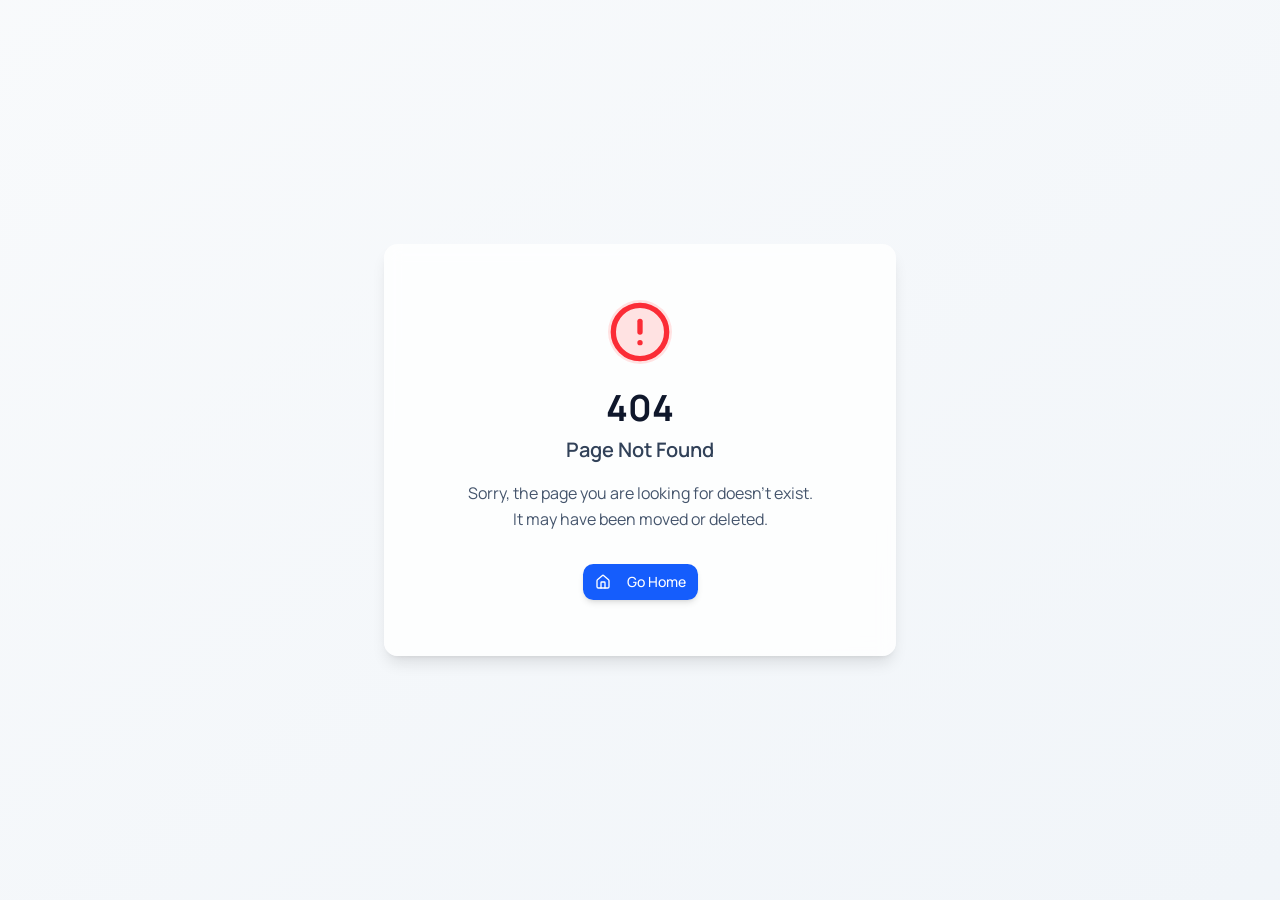
==== commit 279fc6c4: "Add files via upload Restore original Northern Edge landing page" ====
--- a/index.html
+++ b/index.html
@@ -1,92 +1,15 @@
 <!doctype html>
 <html lang="en">
-<head>
-  <title>Northern Edge — Systems for edge cases</title>
-  <link rel="preconnect" href="https://fonts.googleapis.com" />
-  <link rel="preconnect" href="https://fonts.gstatic.com" crossorigin />
-  <link href="https://fonts.googleapis.com/css2?family=DM+Mono:wght@400;500&family=DM+Sans:wght@400;500;600&family=Playfair+Display:wght@500;600&display=swap" rel="stylesheet" />
-  <style>
-    :root {
-      --bg: #0d0d0d;
-      --panel: #121212;
-      --panel-soft: #171615;
-      --text: #e5e5e5;
-      --muted: #8b8985;
-      --line: rgba(229,229,229,.18);
-      --line-soft: rgba(229,229,229,.1);
-      --gold: #c48f5a;
-      --gold-soft: #d5a777;
-      --red: #b45345;
-      --serif: "Playfair Display", Georgia, serif;
-      --sans: "DM Sans", Arial, sans-serif;
-      --mono: "DM Mono", "Courier New", monospace;
-    }
-    * { box-sizing: border-box; }
-    html { background: var(--bg); }
-    body { margin: 0; background: var(--bg); color: var(--text); font-family: var(--sans); font-size: 15px; line-height: 1.55; }
-    a { color: inherit; }
-    .wrap { width: min(1320px, calc(100% - 48px)); margin: 0 auto; }
-    .topbar { position: sticky; top: 0; z-index: 10; border-bottom: 1px solid var(--line-soft); background: rgba(13,13,13,.9); backdrop-filter: blur(16px); }
-    .nav { min-height: 76px; display: grid; grid-template-columns: 1fr auto 1fr; align-items: center; gap: 24px; }
-    .brand { display: inline-flex; align-items: center; gap: 12px; text-decoration: none; font-size: 11px; letter-spacing: .18em; text-transform: uppercase; }
-    .brand-mark { width: 25px; height: 25px; display: grid; place-items: center; border: 1px solid var(--gold); color: var(--gold); font-family: var(--serif); font-size: 16px; }
-    .nav-links { display: flex; gap: 28px; justify-content: center; }
-    .nav-links a, .nav-cta { color: var(--muted); font-size: 10px; letter-spacing: .16em; text-decoration: none; text-transform: uppercase;  }
-    .nav-links a:hover, .nav-links a:focus-visible, .nav-cta:hover, .nav-cta:focus-visible { color: var(--gold-soft); }
-    .nav-cta { justify-self: end; color: var(--gold-soft); }
-    .hero { min-height: 760px; display: grid; grid-template-columns: minmax(0, 1fr) minmax(360px, .82fr); gap: clamp(44px, 8vw, 140px); align-items: center; padding: 100px 0 120px; }
-    .kicker, .eyebrow { color: var(--muted); font-family: var(--mono); font-size: 10px; letter-spacing: .14em; text-transform: uppercase; }
-    .kicker { margin: 0 0 28px; color: var(--gold); }
-    h1, h2, h3 { font-family: var(--serif); font-weight: 500; letter-spacing: -.045em; }
-    h1 { max-width: 760px; margin: 0; font-size: clamp(62px, 9.4vw, 142px); line-height: .91; }
-    .hero-copy p:not(.kicker):not(.eyebrow) { max-width: 520px; margin: 38px 0 0; color: #b8b5b0; font-size: 17px; }
-    .hero-actions { display: flex; flex-wrap: wrap; gap: 12px; margin-top: 42px; }
-    .button { display: inline-flex; align-items: center; min-height: 46px; padding: 0 18px; border: 1px solid var(--gold); color: var(--gold-soft); font-size: 10px; letter-spacing: .14em; text-decoration: none; text-transform: uppercase;  }
-    .button.primary { background: var(--gold); color: #17110c; }
-    .button:hover, .button:focus-visible { background: var(--gold-soft); border-color: var(--gold-soft); color: #17110c; outline: none; }
-    .button.ghost { border-color: var(--line); color: var(--text); }
-    .button.ghost:hover, .button.ghost:focus-visible { border-color: var(--gold); color: var(--gold-soft); background: transparent; }
-    .porthole { position: relative; width: min(42vw, 540px); aspect-ratio: 1; justify-self: end; border: 1px solid var(--line); border-radius: 50%; padding: 18px; }
-    .porthole::before { content: ""; position: absolute; inset: 8%; border: 1px solid var(--line); border-radius: 50%; }
-    .porthole::after { content: ""; position: absolute; inset: 17%; border-radius: 50%; background: radial-gradient(circle at 35% 30%, rgba(196,143,90,.5), transparent 25%), radial-gradient(circle at 65% 70%, #24201b, #0b0b0b 68%); box-shadow: inset 0 0 80px #000, 0 0 70px rgba(196,143,90,.08); }
-    .porthole-core { position: absolute; inset: 29%; z-index: 1; border: 1px solid rgba(196,143,90,.65); border-radius: 50%; background: repeating-linear-gradient(135deg, transparent 0 13px, rgba(196,143,90,.1) 14px 15px), radial-gradient(circle, #2c251e 0, #161310 70%); }
-    .porthole-label { position: absolute; right: 3%; bottom: 15%; z-index: 2; color: var(--gold-soft); font-family: var(--mono); font-size: 9px; letter-spacing: .14em; text-transform: uppercase; transform: rotate(-90deg); transform-origin: right bottom; }
-    .rule { border-top: 1px solid var(--line); }
-    .section { padding: 120px 0; }
-    .section-head { display: grid; grid-template-columns: 1fr 1.5fr; gap: 40px; align-items: start; margin-bottom: 58px; }
-    .section-head h2 { max-width: 520px; margin: 0; font-size: clamp(46px, 6vw, 84px); line-height: .94; }
-    .section-head p { max-width: 480px; margin: 8px 0 0; color: #aaa7a1; }
-    .work-grid { display: grid; grid-template-columns: repeat(2, minmax(0, 1fr)); border-top: 1px solid var(--line); border-left: 1px solid var(--line); }
-    .work-card { min-height: 360px; display: flex; flex-direction: column; justify-content: space-between; padding: 28px; border-right: 1px solid var(--line); border-bottom: 1px solid var(--line); background: var(--panel); text-decoration: none;  }
-    .work-card:hover, .work-card:focus-visible { background: var(--panel-soft); border-color: rgba(196,143,90,.55); outline: none; }
-    .work-card.private { background: #171412; }
-    .card-top { display: flex; justify-content: space-between; gap: 20px; }
-    .card-number { color: var(--gold); font-family: var(--serif); font-size: 31px; line-height: 1; }
-    .card-arrow { color: var(--muted); font-size: 19px; }
-    .work-card h3 { max-width: 500px; margin: 70px 0 14px; font-size: clamp(31px, 4vw, 57px); line-height: .95; }
-    .work-card p { max-width: 470px; margin: 0; color: #a5a29d; }
-    .tags { display: flex; flex-wrap: wrap; gap: 8px; margin-top: 28px; }
-    .tags span { padding: 5px 8px; border: 1px solid var(--line); color: var(--muted); font-family: var(--mono); font-size: 9px; letter-spacing: .08em; text-transform: uppercase; }
-    .approach { display: grid; grid-template-columns: .8fr 1.2fr; gap: 80px; }
-    .approach h2 { margin: 0; font-size: clamp(48px, 6vw, 86px); line-height: .92; }
-    .approach-list { border-top: 1px solid var(--line); }
-    .approach-item { display: grid; grid-template-columns: 72px 1fr; gap: 22px; padding: 26px 0; border-bottom: 1px solid var(--line); }
-    .approach-item strong { color: var(--gold); font-family: var(--serif); font-size: 29px; font-weight: 500; }
-    .approach-item h3 { margin: 0 0 7px; font-family: var(--sans); font-size: 17px; font-weight: 600; letter-spacing: 0; }
-    .approach-item p { max-width: 620px; margin: 0; color: var(--muted); }
-    footer { padding: 28px 0 42px; border-top: 1px solid var(--line); display: flex; justify-content: space-between; gap: 24px; color: var(--muted); font-family: var(--mono); font-size: 10px; letter-spacing: .1em; text-transform: uppercase; }
-    footer a { color: var(--gold-soft); text-decoration: none; }
-    @media (max-width: 820px) { .wrap { width: min(100% - 32px, 680px); } .nav { grid-template-columns: 1fr auto; } .nav-links { display: none; } .hero { min-height: auto; grid-template-columns: 1fr; padding: 82px 0 96px; } .porthole { width: min(82vw, 500px); justify-self: center; margin-top: 18px; } .section { padding: 82px 0; } .section-head, .approach { grid-template-columns: 1fr; gap: 24px; } .work-grid { grid-template-columns: 1fr; } .work-card { min-height: 310px; } footer { flex-direction: column; } }
-    
-  </style>
-</head>
-<body>
-  <header class="topbar"><div class="wrap nav"><a class="brand" href="#top"><span class="brand-mark" aria-hidden="true">N</span>Northern Edge</a><nav class="nav-links" aria-label="Primary navigation"><a href="#practice">Practice</a><a href="#work">Work</a><a href="#approach">Approach</a></nav><a class="nav-cta" href="https://github.com/northernedge-rf">Discuss a project ↗</a></div></header>
-  <main id="top">
-    <section class="wrap hero" id="practice"><div class="hero-copy"><p class="kicker">Independent systems practice / 2026</p><h1>Built for the edge cases.</h1><p>A focused portfolio across market infrastructure, industrial safety, human-machine interfaces, and operational clarity.</p><div class="hero-actions"><a class="button primary" href="#work">See selected work</a><a class="button ghost" href="https://github.com/northernedge-rf">View repositories</a></div></div><div class="porthole" aria-label="Abstract industrial systems study"><div class="porthole-core"></div><span class="porthole-label">Field study / 01</span></div></section>
-    <section class="rule"><div class="wrap section"><div class="section-head"><p class="eyebrow">01 / Selected work</p><div><h2 id="work">Systems with a clear operational purpose.</h2><p>Each build is a considered response to a specific technical or human problem. Public repositories are linked directly where available.</p></div></div><div class="work-grid"><a class="work-card" href="https://github.com/northernedge-rf/NorthernEdge-MetaTraderRouter"><div class="card-top"><span class="card-number">01</span><span class="card-arrow">↗</span></div><div><h3>Market Router</h3><p>Low-latency routing for concurrent market access and resilient execution paths.</p><div class="tags"><span>C++</span><span>Routing</span><span>Concurrency</span></div></div></a><a class="work-card" href="https://github.com/northernedge-rf/Industrial-Safety-Gateway-POC"><div class="card-top"><span class="card-number">02</span><span class="card-arrow">↗</span></div><div><h3>Industrial Safety Gateway</h3><p>A simulation-focused command boundary for validating operational intent before it reaches equipment control layers.</p><div class="tags"><span>Python</span><span>Interlocks</span><span>Simulation</span></div></div></a><a class="work-card" href="https://github.com/northernedge-rf/Kodiak-KDKX-Recovery-Cockpit"><div class="card-top"><span class="card-number">03</span><span class="card-arrow">↗</span></div><div><h3>Kodiak KDK-X Cockpit</h3><p>An industrial recovery interface built around telemetry, subsystem context, and operational visibility.</p><div class="tags"><span>Telemetry</span><span>Interface</span><span>Robotics</span></div></div></a><article class="work-card private"><div class="card-top"><span class="card-number">04</span><span class="card-arrow">•</span></div><div><h3>Signal Ledger</h3><p>A private visual demonstration of a high-density property operations workspace for portfolio review.</p><div class="tags"><span>Private demo</span><span>Visual review</span><span>Available on request</span></div></div></article></div></div></section>
-    <section class="rule" id="approach"><div class="wrap section approach"><div><p class="eyebrow">02 / Approach</p><h2>Clarity before complexity.</h2></div><div class="approach-list"><div class="approach-item"><strong>01</strong><div><h3>Map the real constraint</h3><p>Start with the operating environment, not the interface. The strongest systems make the important decision easier to see.</p></div></div><div class="approach-item"><strong>02</strong><div><h3>Build the narrowest useful path</h3><p>Reduce noise, preserve context, and make the next action legible under pressure.</p></div></div><div class="approach-item"><strong>03</strong><div><h3>Leave a system that can be trusted</h3><p>Interfaces, documentation, and implementation should reinforce one another over time.</p></div></div></div></div></section>
-  </main>
-  <footer><div class="wrap" style="display:flex;justify-content:space-between;gap:24px;width:100%;"><span>Northern Edge / systems practice</span><a href="https://github.com/northernedge-rf">GitHub ↗</a></div></footer>
-</body>
+  <head>
+    <link rel="icon" type="image/webp" href="assets/mark.webp" />
+    <link rel="preconnect" href="https://fonts.googleapis.com" />
+    <link rel="preconnect" href="https://fonts.gstatic.com" crossorigin />
+    <link href="https://fonts.googleapis.com/css2?family=Cormorant+Garamond:ital,wght@0,400;0,500;0,600;1,400;1,500&family=DM+Mono:wght@400;500&family=Manrope:wght@400;500;600;700;800&display=swap" rel="stylesheet" />
+    <title>Northern Edge Robotics & Fabrication</title>
+    <script type="module" crossorigin src="assets/index-CPCc9QEK.js"></script>
+    <link rel="stylesheet" crossorigin href="assets/index-BCK4ixK9.css" />
+  </head>
+  <body>
+    <div id="root"></div>
+  </body>
 </html>
